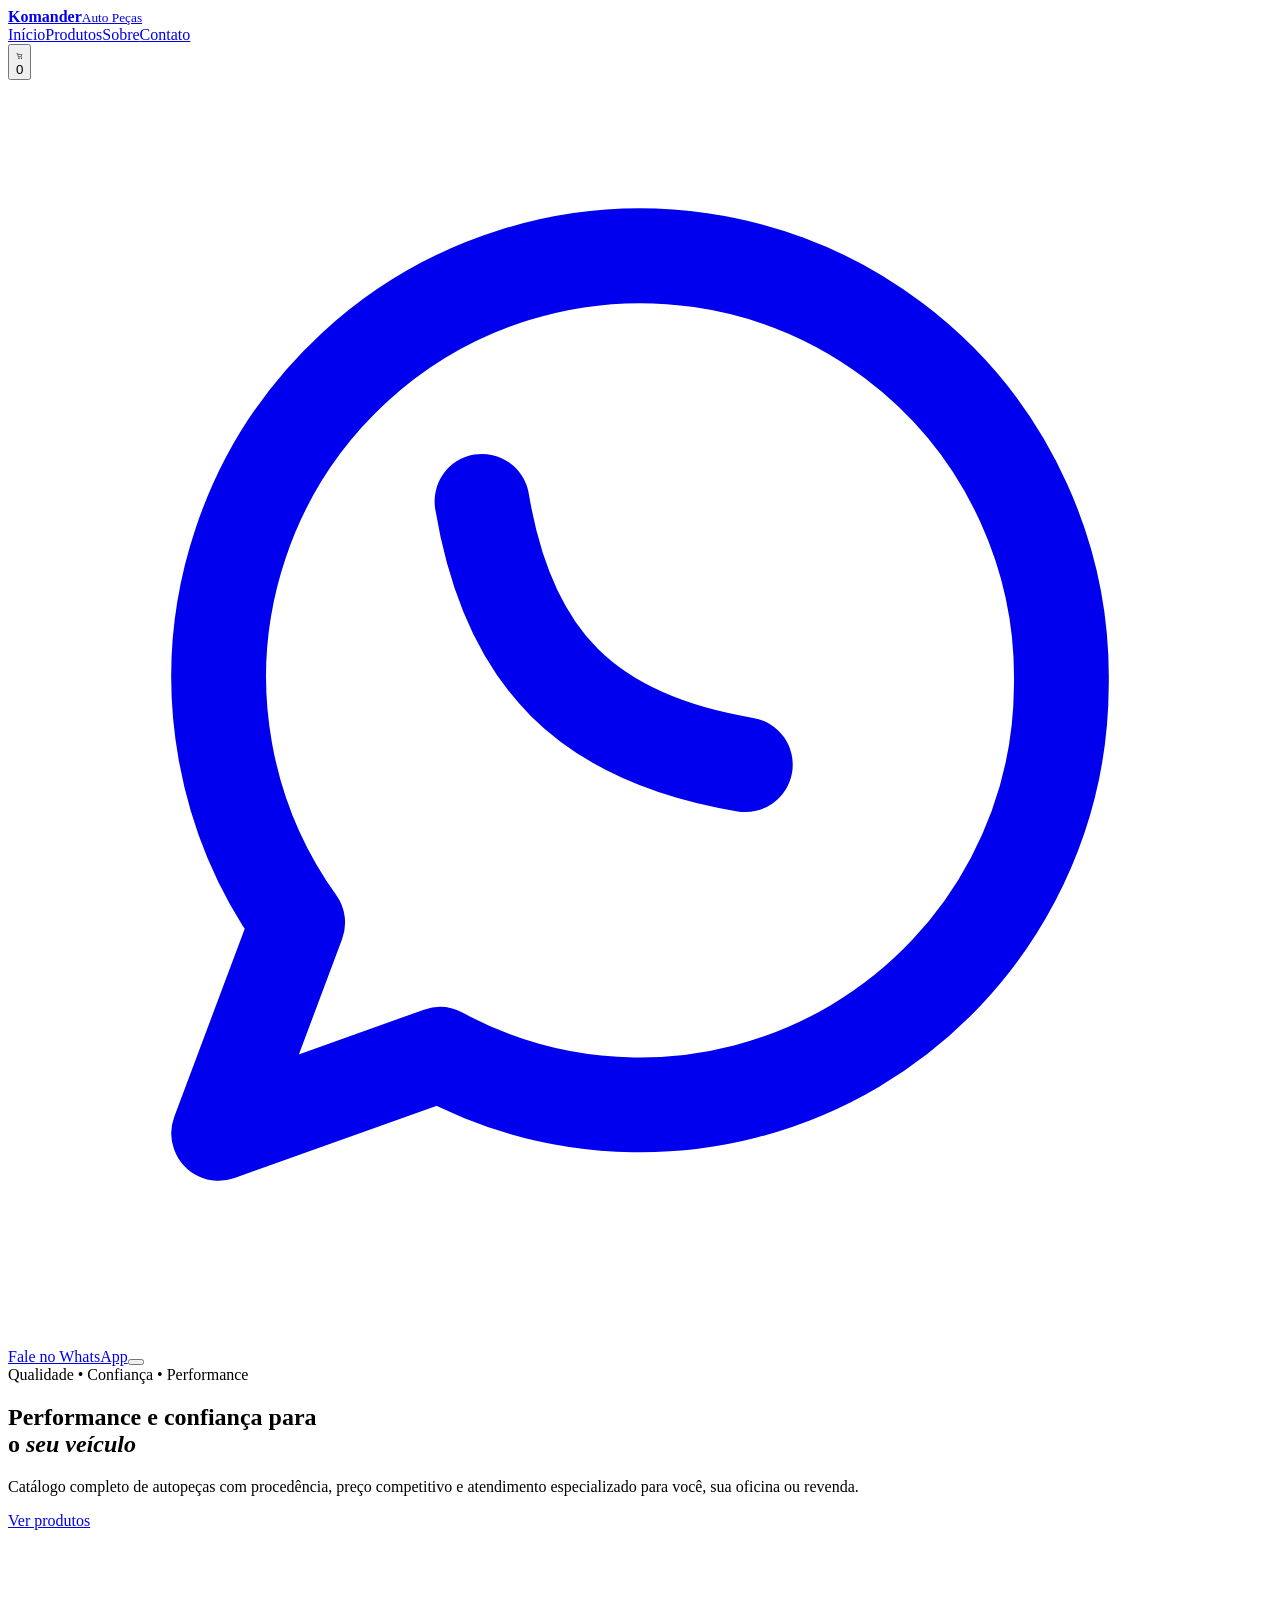
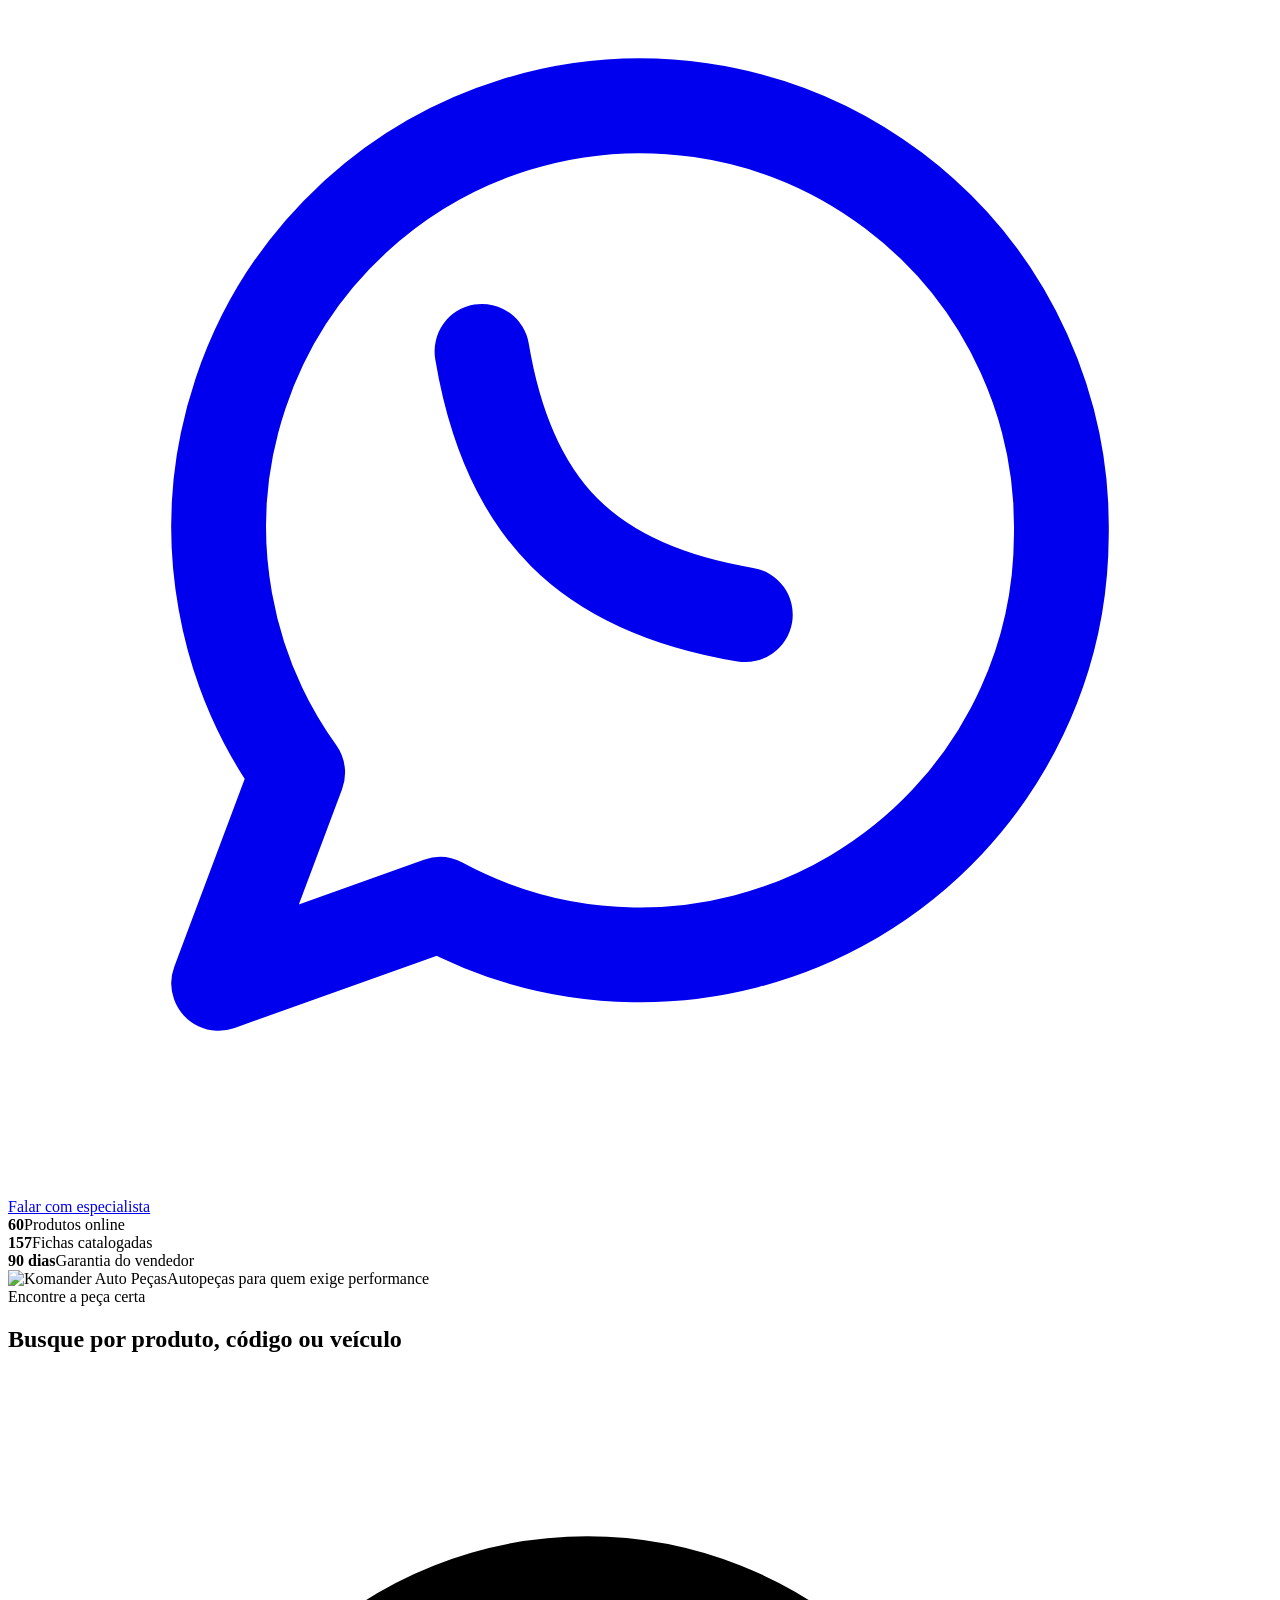
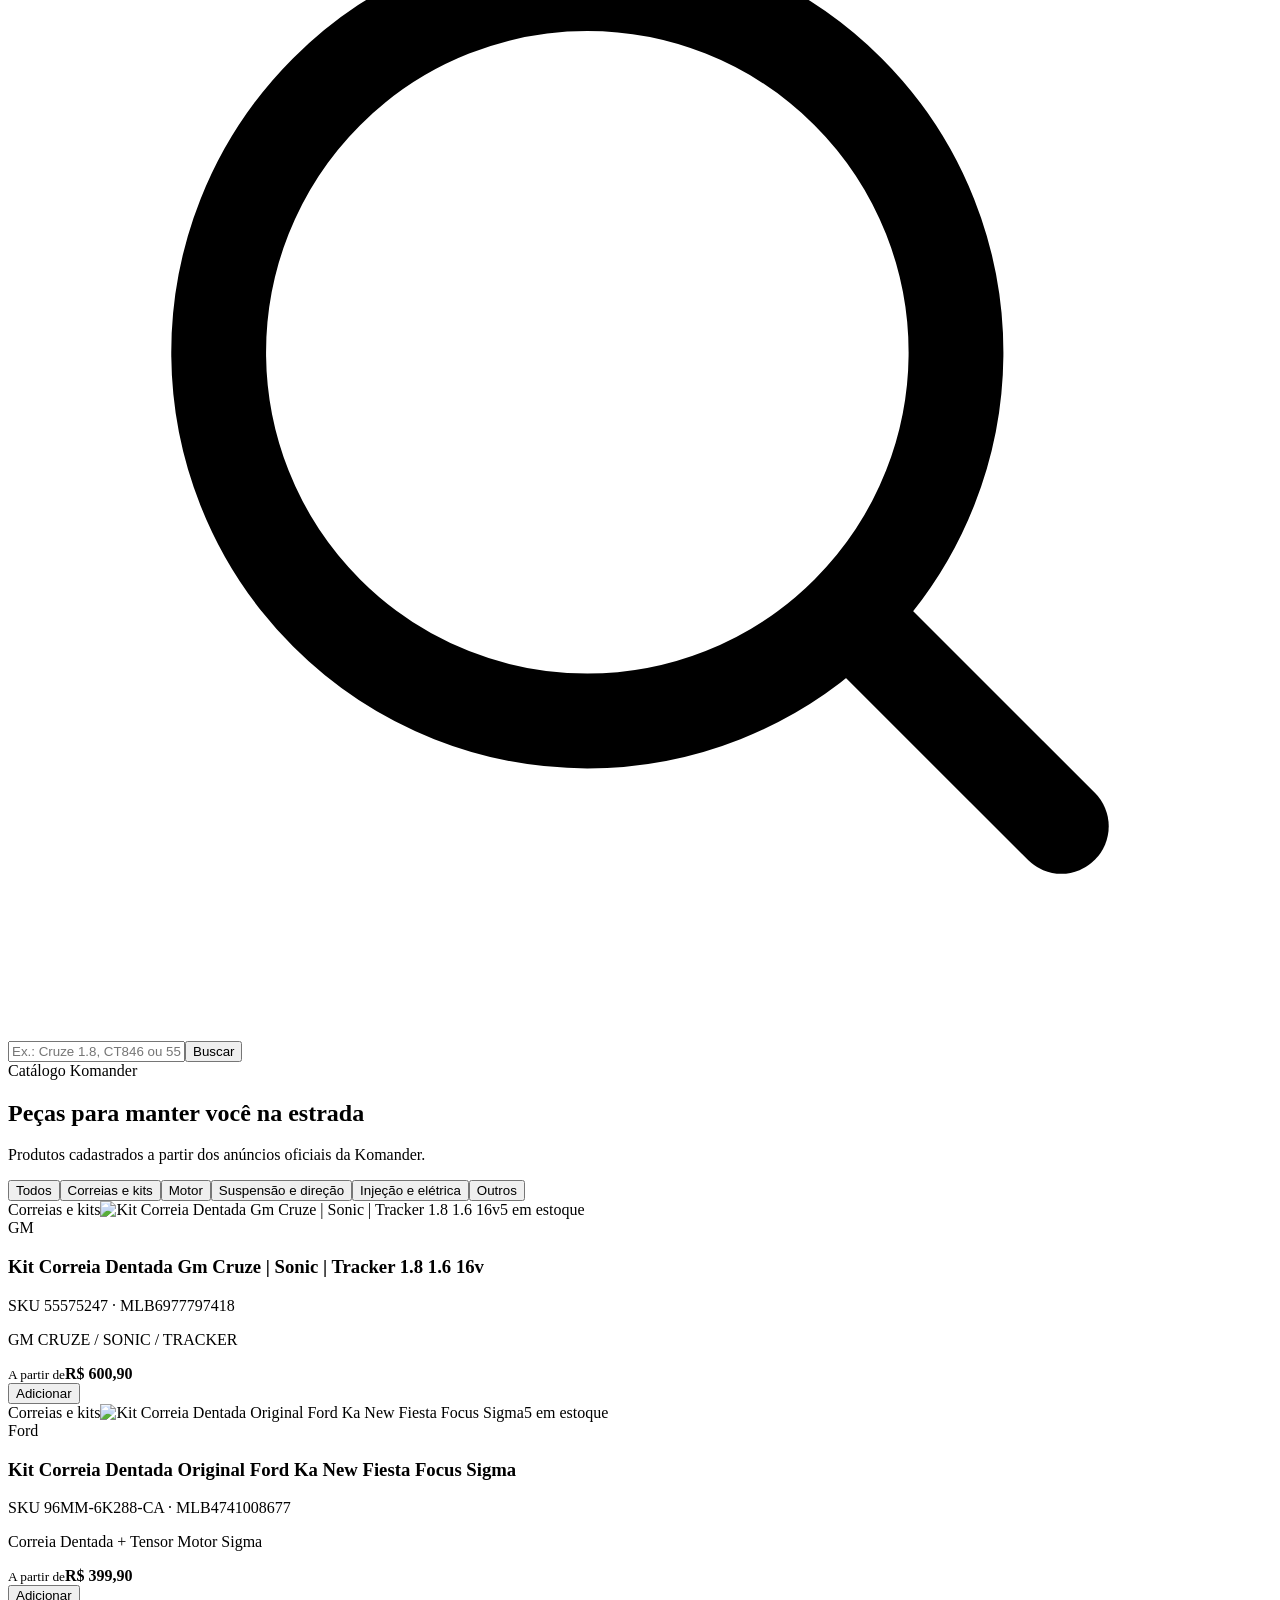
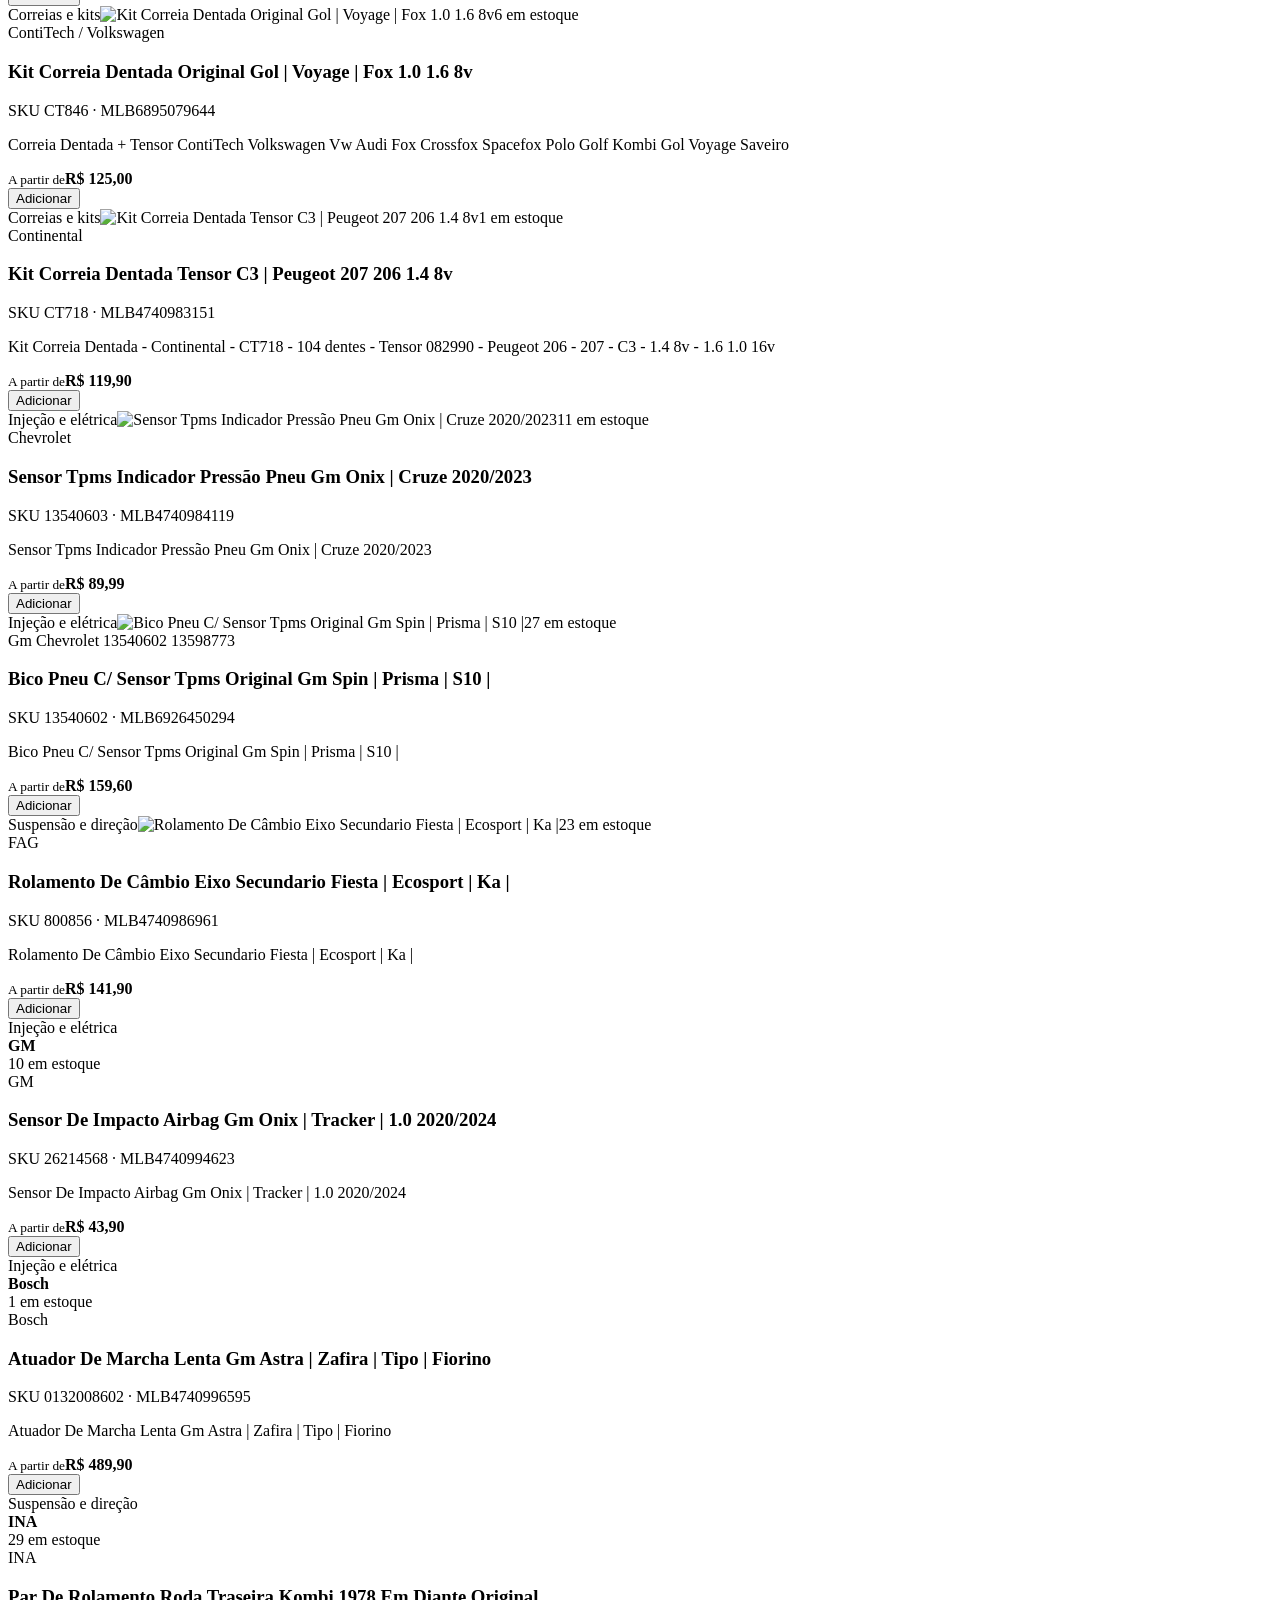
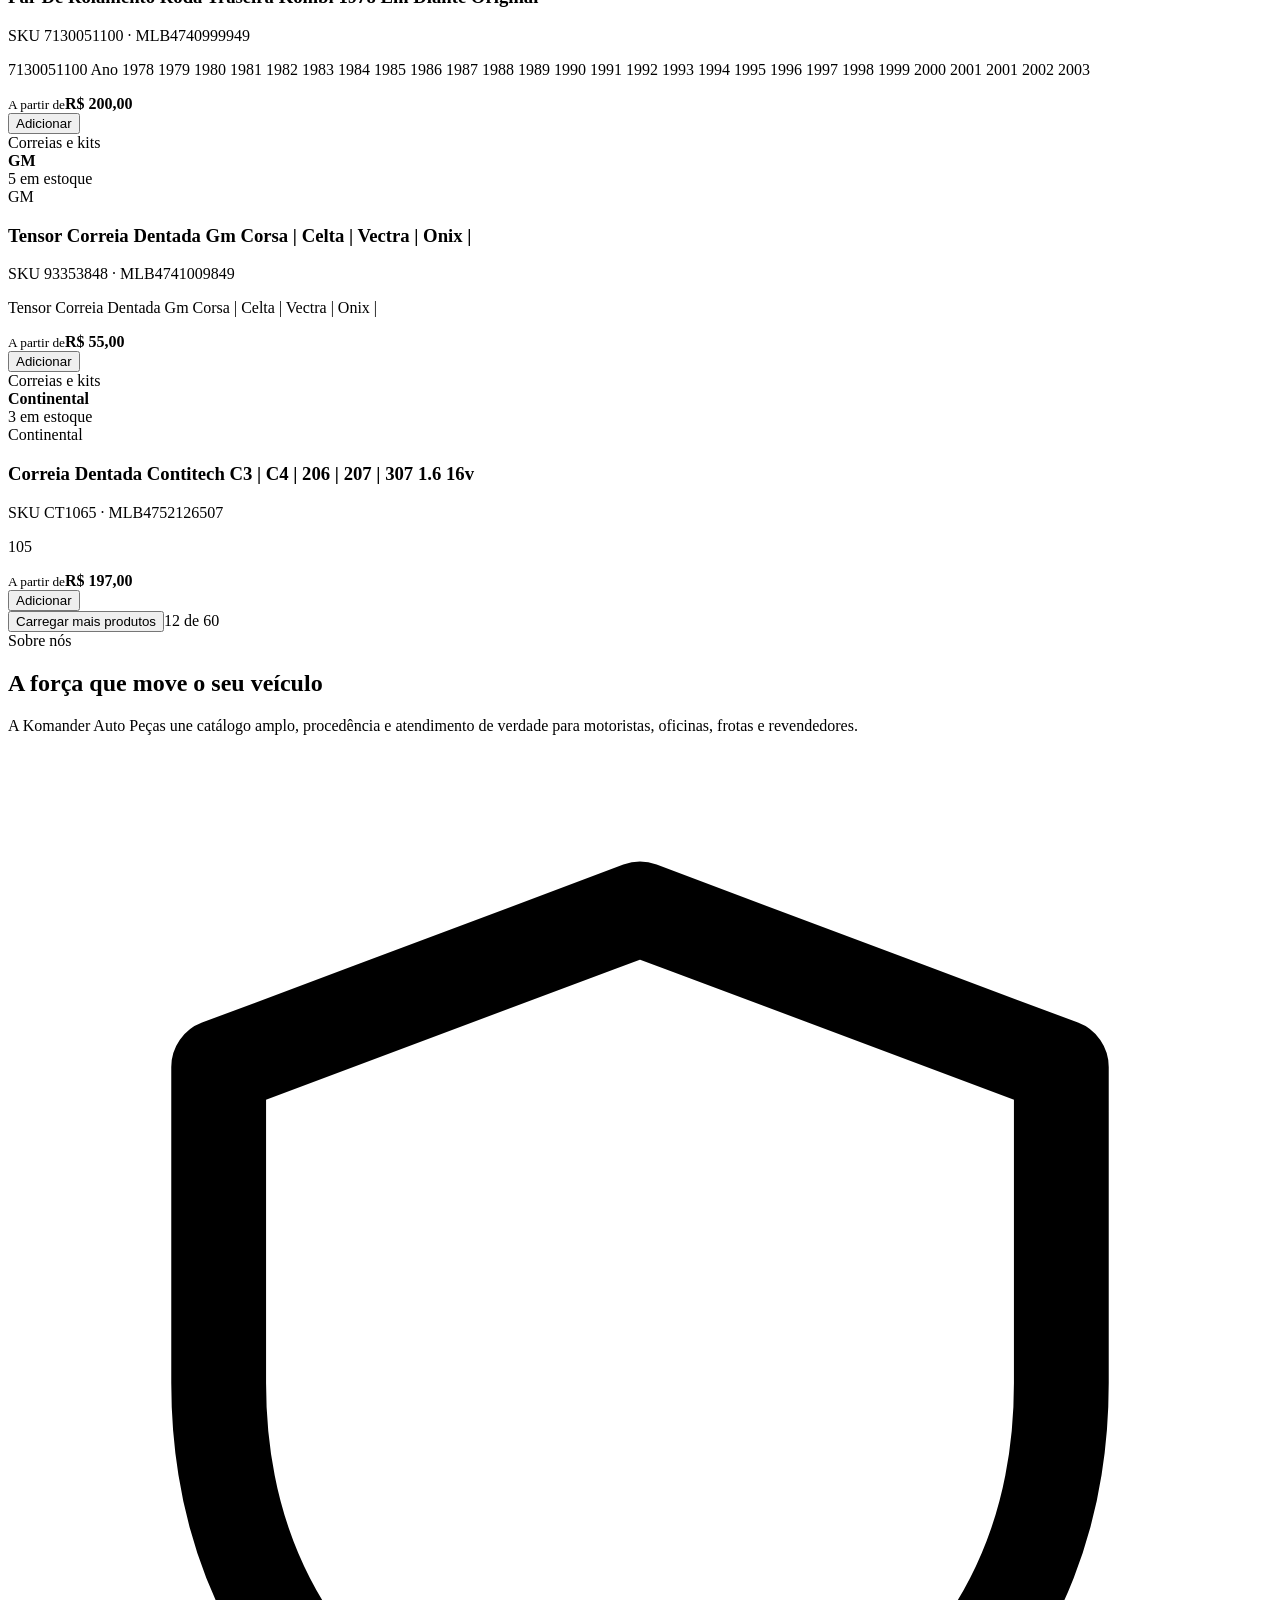
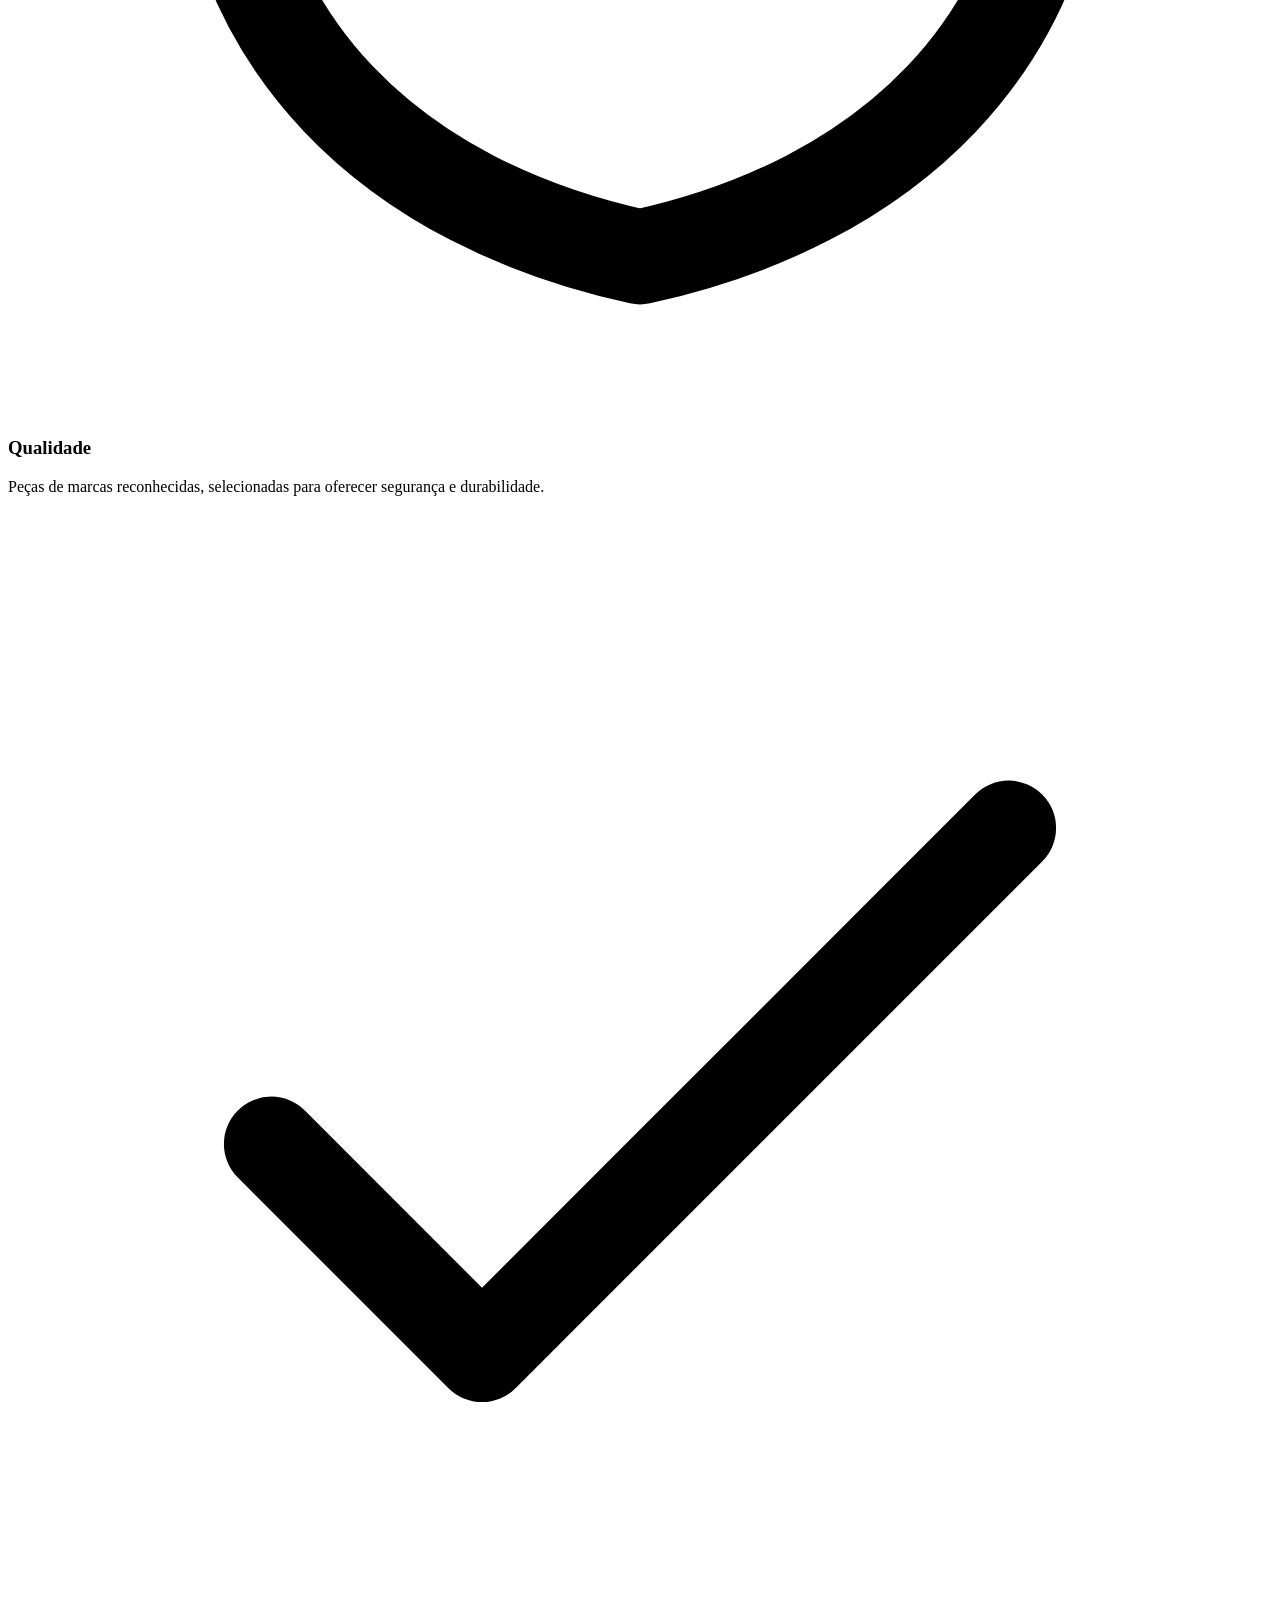
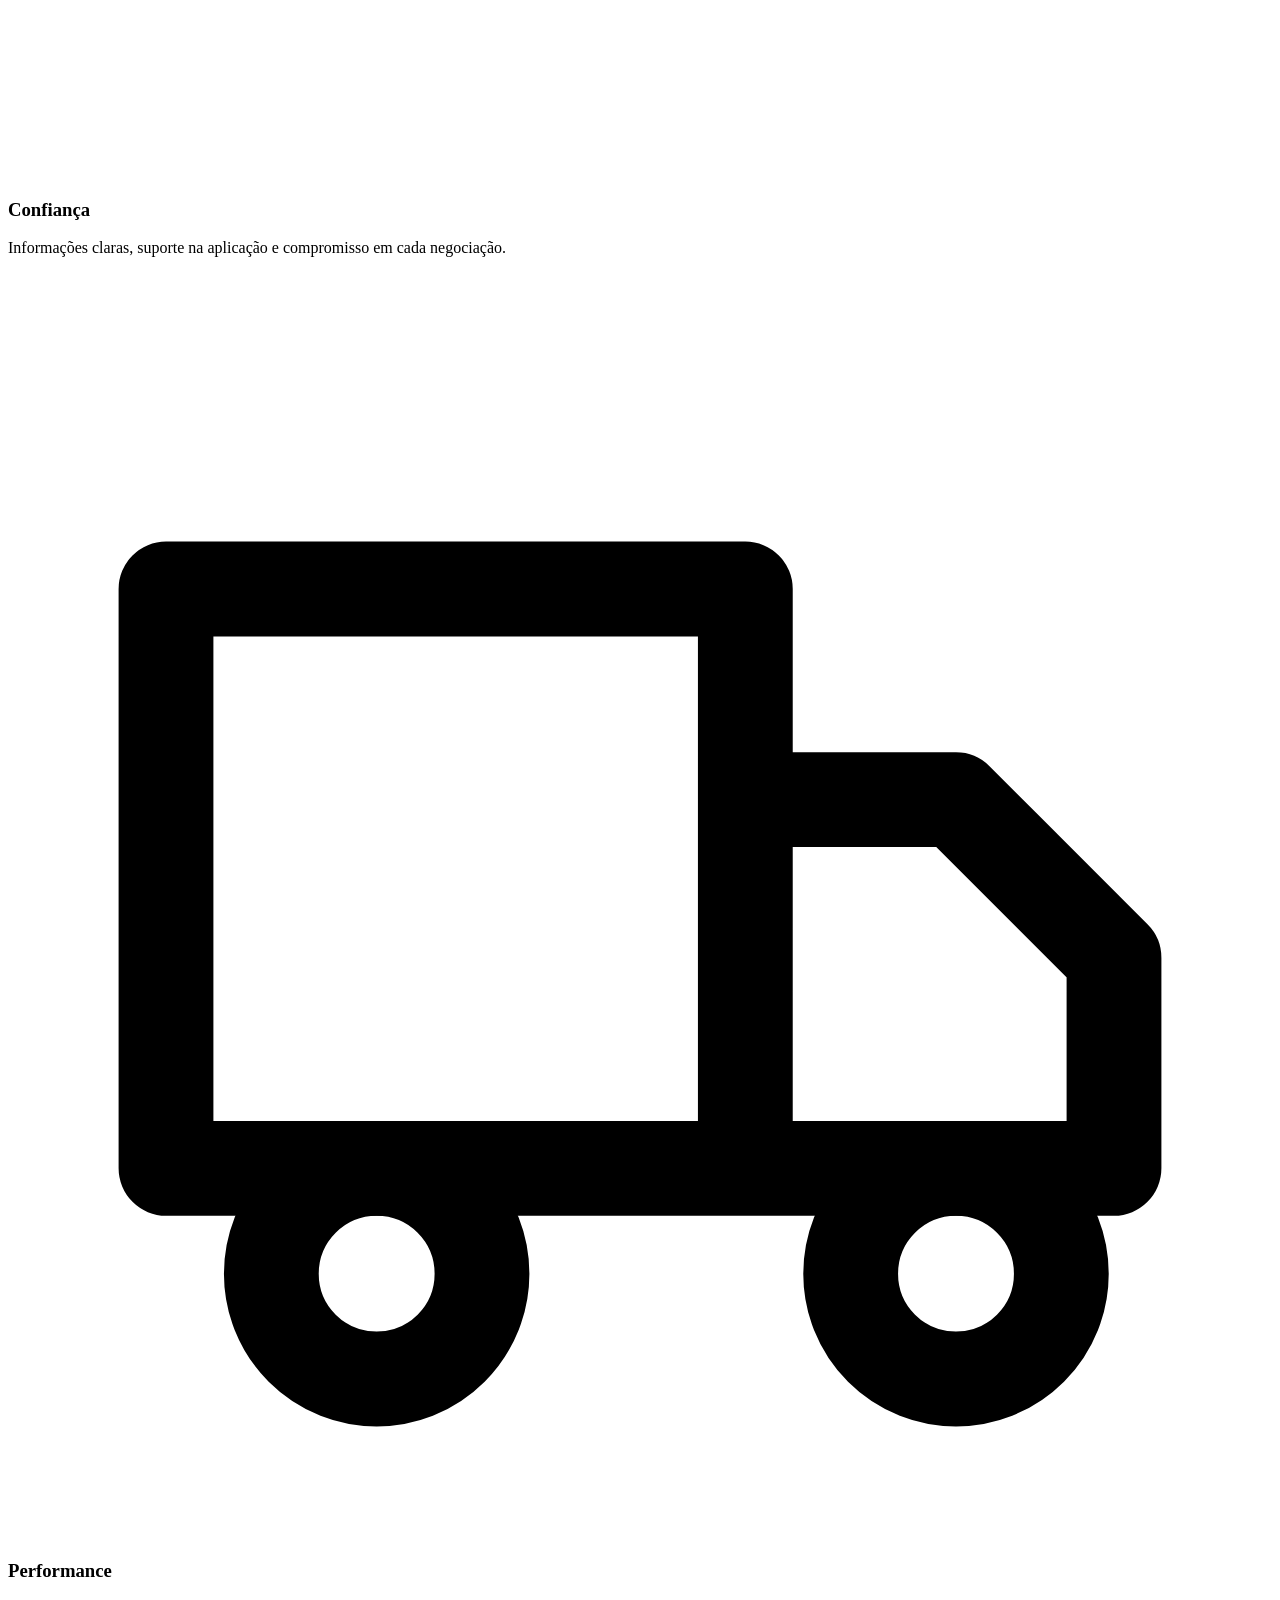
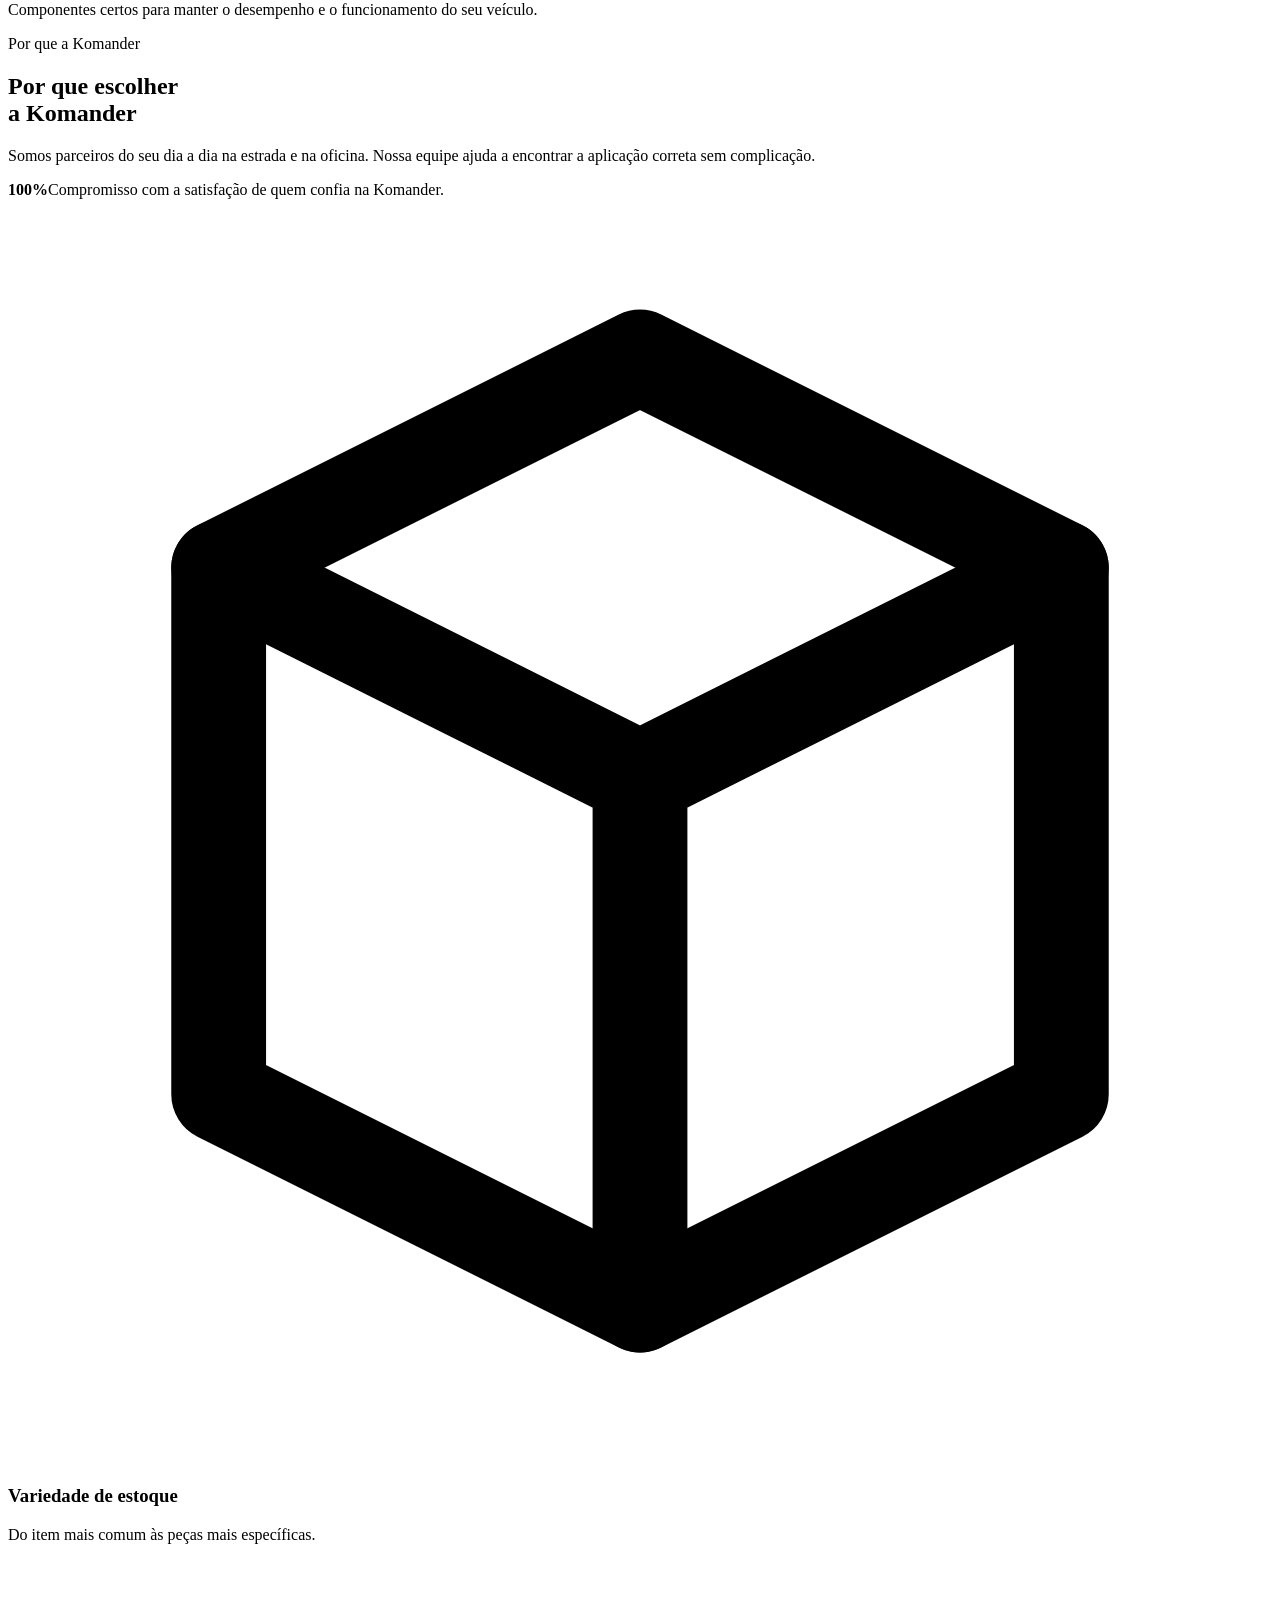
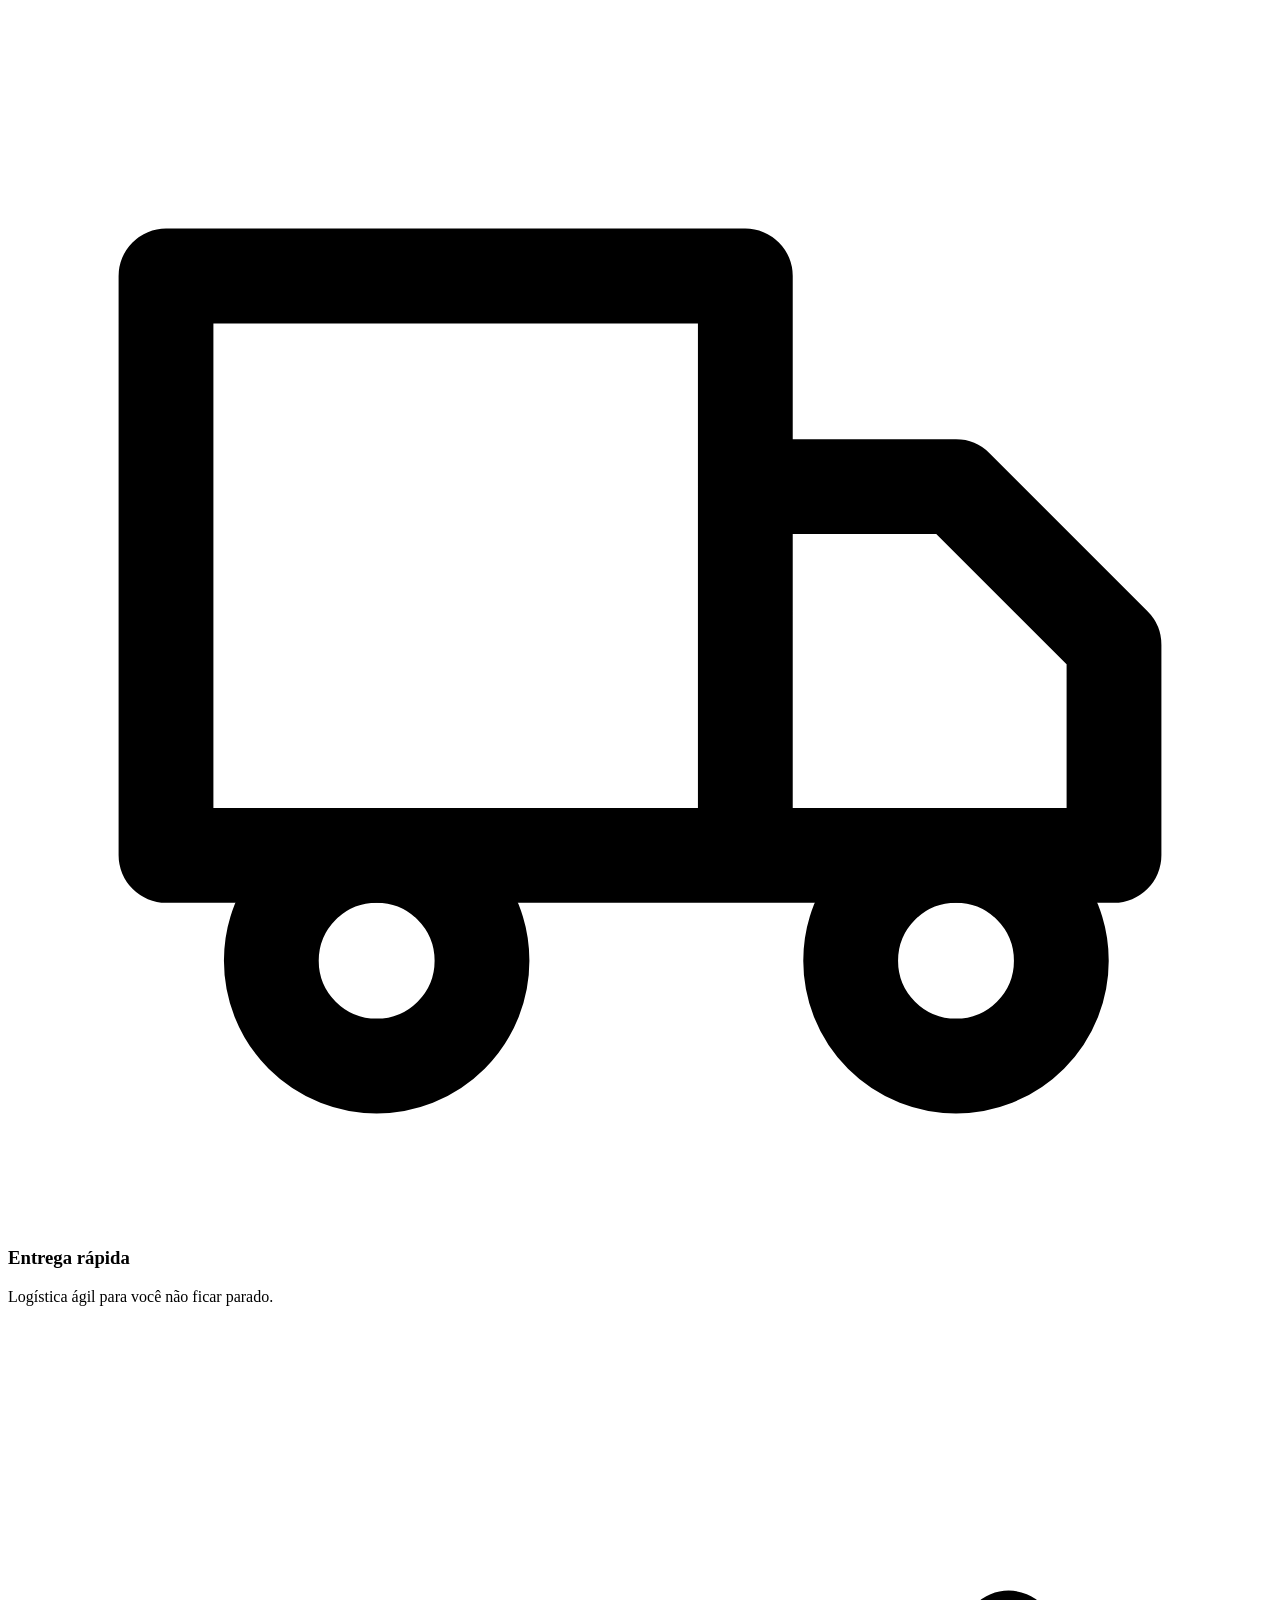
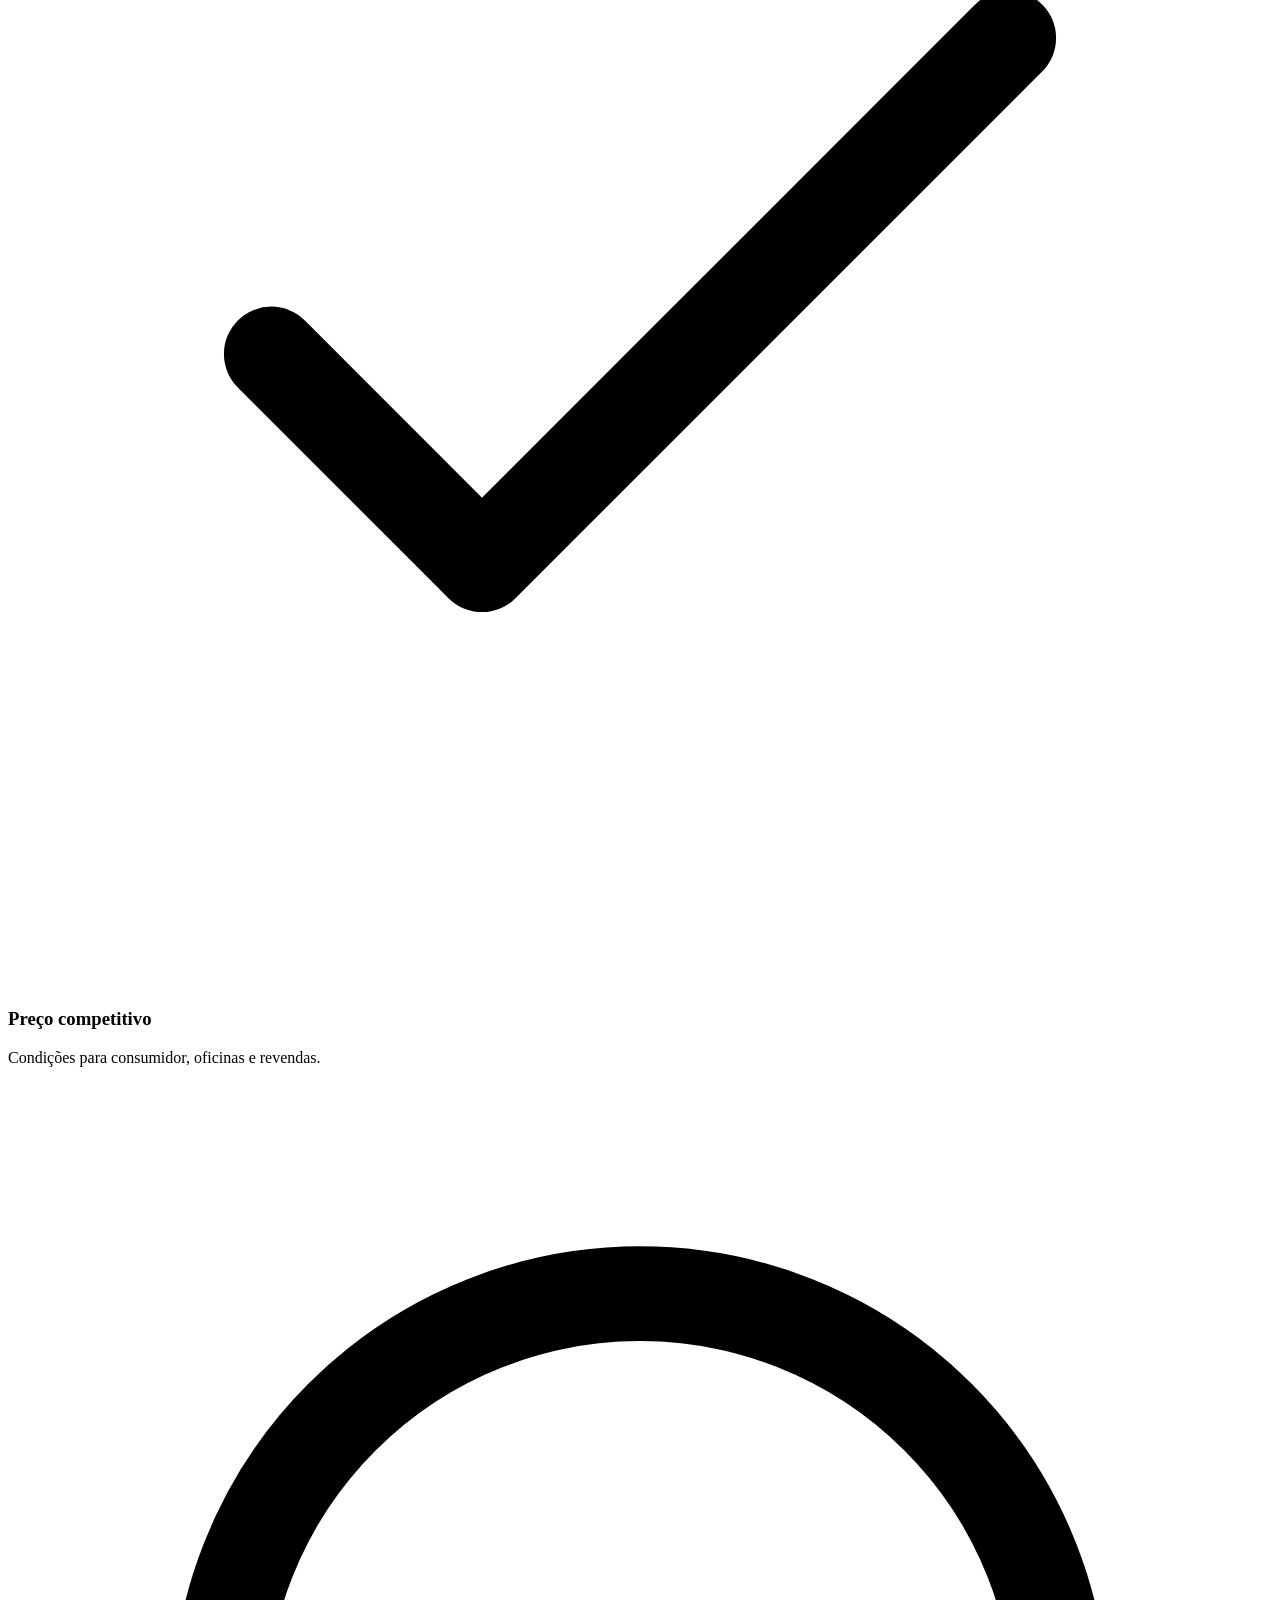
==== komander-site-vercel (1)/komander-vercel/index.html @ e0a8e20d "Add files via upload" ====
<!DOCTYPE html><html lang="pt-BR"><head><meta charSet="utf-8"/><meta name="viewport" content="width=device-width, initial-scale=1"/><link rel="preload" as="image" href="/komander-logo.jpeg"/><link rel="preload" as="image" href="/catalog/mlb6977797418.png"/><link rel="preload" as="image" href="/catalog/mlb4741008677.png"/><link rel="preload" as="image" href="/catalog/mlb6895079644.png"/><link rel="preload" as="image" href="/catalog/mlb4740983151.png"/><link rel="preload" as="image" href="/catalog/mlb4740984119.png"/><link rel="preload" as="image" href="/catalog/mlb6926450294.png"/><link rel="preload" as="image" href="/catalog/mlb4740986961.png"/><link rel="stylesheet" href="/assets/index-EkZFGGEZ.css" data-rsc-css-href="/assets/index-EkZFGGEZ.css" data-precedence="vite-rsc/importer-resources"/><link rel="modulepreload" href="/assets/layout-segment-context-C4tjbQJt.js" crossorigin=""/><link rel="modulepreload" href="/assets/rolldown-runtime-S-ySWqyJ.js" crossorigin=""/><link rel="modulepreload" href="/assets/index-CLsUQGct.js" crossorigin=""/><link rel="modulepreload" href="/assets/framework-CXnKph_e.js" crossorigin=""/><link rel="modulepreload" href="/assets/page-Bh1egPHb.js" crossorigin=""/><title>Komander Auto Peças | Qualidade, Confiança e Performance</title><meta name="description" content="Catálogo de autopeças para oficinas, revendedores e consumidores. Encontre a peça certa por código, veículo ou aplicação."/><link rel="shortcut icon" href="/komander-logo.jpeg"/><link rel="icon" href="/komander-logo.jpeg"/><meta name="codex-preview" content="development"/><script>self.__VINEXT_RSC_PARAMS__={}</script><script>self.__VINEXT_RSC_NAV__={"pathname":"/","searchParams":[]}</script><link rel="modulepreload" href="/assets/index-CLsUQGct.js" />
<link rel="preload" href="/assets/_vinext_fonts/geist-8ac0455e797f/geist-ff2310f5.woff2" as="font" type="font/woff2" crossorigin />
<link rel="preload" href="/assets/_vinext_fonts/geist-8ac0455e797f/geist-875ccdd4.woff2" as="font" type="font/woff2" crossorigin />
<link rel="preload" href="/assets/_vinext_fonts/geist-8ac0455e797f/geist-52306abf.woff2" as="font" type="font/woff2" crossorigin />
<link rel="preload" href="/assets/_vinext_fonts/geist-8ac0455e797f/geist-001175b1.woff2" as="font" type="font/woff2" crossorigin />
<link rel="preload" href="/assets/_vinext_fonts/geist-8ac0455e797f/geist-98bbbccb.woff2" as="font" type="font/woff2" crossorigin />
<link rel="preload" href="/assets/_vinext_fonts/geist-mono-00e989178794/geist-mono-f6b33328.woff2" as="font" type="font/woff2" crossorigin />
<link rel="preload" href="/assets/_vinext_fonts/geist-mono-00e989178794/geist-mono-44e03052.woff2" as="font" type="font/woff2" crossorigin />
<link rel="preload" href="/assets/_vinext_fonts/geist-mono-00e989178794/geist-mono-0638449e.woff2" as="font" type="font/woff2" crossorigin />
<link rel="preload" href="/assets/_vinext_fonts/geist-mono-00e989178794/geist-mono-971fb274.woff2" as="font" type="font/woff2" crossorigin />
<link rel="preload" href="/assets/_vinext_fonts/geist-mono-00e989178794/geist-mono-44745446.woff2" as="font" type="font/woff2" crossorigin />
<link rel="preload" href="/assets/_vinext_fonts/geist-mono-00e989178794/geist-mono-013b2f2f.woff2" as="font" type="font/woff2" crossorigin />
<style data-vinext-fonts>/* cyrillic-ext */
@font-face {
  font-family: 'Geist';
  font-style: normal;
  font-weight: 100 900;
  font-display: swap;
  src: url(/assets/_vinext_fonts/geist-8ac0455e797f/geist-ff2310f5.woff2) format('woff2');
  unicode-range: U+0460-052F, U+1C80-1C8A, U+20B4, U+2DE0-2DFF, U+A640-A69F, U+FE2E-FE2F;
}
/* cyrillic */
@font-face {
  font-family: 'Geist';
  font-style: normal;
  font-weight: 100 900;
  font-display: swap;
  src: url(/assets/_vinext_fonts/geist-8ac0455e797f/geist-875ccdd4.woff2) format('woff2');
  unicode-range: U+0301, U+0400-045F, U+0490-0491, U+04B0-04B1, U+2116;
}
/* vietnamese */
@font-face {
  font-family: 'Geist';
  font-style: normal;
  font-weight: 100 900;
  font-display: swap;
  src: url(/assets/_vinext_fonts/geist-8ac0455e797f/geist-52306abf.woff2) format('woff2');
  unicode-range: U+0102-0103, U+0110-0111, U+0128-0129, U+0168-0169, U+01A0-01A1, U+01AF-01B0, U+0300-0301, U+0303-0304, U+0308-0309, U+0323, U+0329, U+1EA0-1EF9, U+20AB;
}
/* latin-ext */
@font-face {
  font-family: 'Geist';
  font-style: normal;
  font-weight: 100 900;
  font-display: swap;
  src: url(/assets/_vinext_fonts/geist-8ac0455e797f/geist-001175b1.woff2) format('woff2');
  unicode-range: U+0100-02BA, U+02BD-02C5, U+02C7-02CC, U+02CE-02D7, U+02DD-02FF, U+0304, U+0308, U+0329, U+1D00-1DBF, U+1E00-1E9F, U+1EF2-1EFF, U+2020, U+20A0-20AB, U+20AD-20C0, U+2113, U+2C60-2C7F, U+A720-A7FF;
}
/* latin */
@font-face {
  font-family: 'Geist';
  font-style: normal;
  font-weight: 100 900;
  font-display: swap;
  src: url(/assets/_vinext_fonts/geist-8ac0455e797f/geist-98bbbccb.woff2) format('woff2');
  unicode-range: U+0000-00FF, U+0131, U+0152-0153, U+02BB-02BC, U+02C6, U+02DA, U+02DC, U+0304, U+0308, U+0329, U+2000-206F, U+20AC, U+2122, U+2191, U+2193, U+2212, U+2215, U+FEFF, U+FFFD;
}

.__font_geist_0tvmz3h { font-family: 'Geist', sans-serif; }

.__variable_geist_0tvmz3h { --font-geist-sans: 'Geist', sans-serif; }

/* cyrillic-ext */
@font-face {
  font-family: 'Geist Mono';
  font-style: normal;
  font-weight: 100 900;
  font-display: swap;
  src: url(/assets/_vinext_fonts/geist-mono-00e989178794/geist-mono-f6b33328.woff2) format('woff2');
  unicode-range: U+0460-052F, U+1C80-1C8A, U+20B4, U+2DE0-2DFF, U+A640-A69F, U+FE2E-FE2F;
}
/* cyrillic */
@font-face {
  font-family: 'Geist Mono';
  font-style: normal;
  font-weight: 100 900;
  font-display: swap;
  src: url(/assets/_vinext_fonts/geist-mono-00e989178794/geist-mono-44e03052.woff2) format('woff2');
  unicode-range: U+0301, U+0400-045F, U+0490-0491, U+04B0-04B1, U+2116;
}
/* symbols2 */
@font-face {
  font-family: 'Geist Mono';
  font-style: normal;
  font-weight: 100 900;
  font-display: swap;
  src: url(/assets/_vinext_fonts/geist-mono-00e989178794/geist-mono-0638449e.woff2) format('woff2');
  unicode-range: U+2000-2001, U+2004-2008, U+200A, U+23B8-23BD, U+2500-259F;
}
/* vietnamese */
@font-face {
  font-family: 'Geist Mono';
  font-style: normal;
  font-weight: 100 900;
  font-display: swap;
  src: url(/assets/_vinext_fonts/geist-mono-00e989178794/geist-mono-971fb274.woff2) format('woff2');
  unicode-range: U+0102-0103, U+0110-0111, U+0128-0129, U+0168-0169, U+01A0-01A1, U+01AF-01B0, U+0300-0301, U+0303-0304, U+0308-0309, U+0323, U+0329, U+1EA0-1EF9, U+20AB;
}
/* latin-ext */
@font-face {
  font-family: 'Geist Mono';
  font-style: normal;
  font-weight: 100 900;
  font-display: swap;
  src: url(/assets/_vinext_fonts/geist-mono-00e989178794/geist-mono-44745446.woff2) format('woff2');
  unicode-range: U+0100-02BA, U+02BD-02C5, U+02C7-02CC, U+02CE-02D7, U+02DD-02FF, U+0304, U+0308, U+0329, U+1D00-1DBF, U+1E00-1E9F, U+1EF2-1EFF, U+2020, U+20A0-20AB, U+20AD-20C0, U+2113, U+2C60-2C7F, U+A720-A7FF;
}
/* latin */
@font-face {
  font-family: 'Geist Mono';
  font-style: normal;
  font-weight: 100 900;
  font-display: swap;
  src: url(/assets/_vinext_fonts/geist-mono-00e989178794/geist-mono-013b2f2f.woff2) format('woff2');
  unicode-range: U+0000-00FF, U+0131, U+0152-0153, U+02BB-02BC, U+02C6, U+02DA, U+02DC, U+0304, U+0308, U+0329, U+2000-206F, U+20AC, U+2122, U+2191, U+2193, U+2212, U+2215, U+FEFF, U+FFFD;
}

.__font_geist_mono_1diim1n { font-family: 'Geist Mono', sans-serif; }

.__variable_geist_mono_1diim1n { --font-geist-mono: 'Geist Mono', sans-serif; }
</style>
</head><body class="__variable_geist_0tvmz3h __variable_geist_mono_1diim1n antialiased"><main><header class="site-header"><div class="shell header-inner"><a class="brand" href="#inicio" aria-label="Komander Auto Peças"><img src="/komander-logo.jpeg" alt=""/><span><b>Komander</b><small>Auto Peças</small></span></a><nav class="main-nav" aria-label="Navegação principal"><a href="#inicio">Início</a><a href="#produtos">Produtos</a><a href="#sobre">Sobre</a><a href="#contato">Contato</a></nav><div class="header-actions"><button class="cart-button" aria-label="Abrir pedido com 0 itens"><svg aria-hidden="true" viewBox="0 0 24 24" fill="none" stroke="currentColor" stroke-width="1.8" stroke-linecap="round" stroke-linejoin="round"><path d="M3 4h2l2 11h10l2-7H7"></path><circle cx="9" cy="20" r="1"></circle><circle cx="17" cy="20" r="1"></circle></svg><span>0</span></button><a class="red-button desktop-whatsapp" href="https://wa.me/?text=Ol%C3%A1%2C%20Komander!%20Preciso%20de%20ajuda%20para%20encontrar%20uma%20autope%C3%A7a." target="_blank" rel="noreferrer"><svg aria-hidden="true" viewBox="0 0 24 24" fill="none" stroke="currentColor" stroke-width="1.8" stroke-linecap="round" stroke-linejoin="round"><path d="M20 11.5a8 8 0 0 1-11.8 7L4 20l1.5-4A8 8 0 1 1 20 11.5Z"></path><path d="M9 8c.5 3 2 4.5 5 5"></path></svg> Fale no WhatsApp</a><button class="menu-button" aria-label="Abrir menu"><i></i><i></i><i></i></button></div></div></header><section class="hero" id="inicio"><div class="hero-lines"></div><div class="hero-glow"></div><div class="shell hero-layout"><div class="hero-copy"><span class="eyebrow">Qualidade • Confiança • Performance</span><h1>Performance e confiança para<br/>o <em>seu veículo</em></h1><p>Catálogo completo de autopeças com procedência, preço competitivo e atendimento especializado para você, sua oficina ou revenda.</p><div class="hero-actions"><a class="red-button" href="#produtos">Ver produtos</a><a class="ghost-button" href="https://wa.me/?text=Ol%C3%A1%2C%20Komander!%20Preciso%20de%20ajuda%20para%20encontrar%20uma%20autope%C3%A7a." target="_blank" rel="noreferrer"><svg aria-hidden="true" viewBox="0 0 24 24" fill="none" stroke="currentColor" stroke-width="1.8" stroke-linecap="round" stroke-linejoin="round"><path d="M20 11.5a8 8 0 0 1-11.8 7L4 20l1.5-4A8 8 0 1 1 20 11.5Z"></path><path d="M9 8c.5 3 2 4.5 5 5"></path></svg> Falar com especialista</a></div><div class="hero-stats"><div><b>60</b><span>Produtos online</span></div><div><b>157</b><span>Fichas catalogadas</span></div><div><b>90 dias</b><span>Garantia do vendedor</span></div></div></div><div class="hero-mark"><div class="mark-orbit"></div><img src="/komander-logo.jpeg" alt="Komander Auto Peças"/><span>Autopeças para quem exige performance</span></div></div></section><section class="quick-search"><div class="shell search-layout reveal"><div><span class="section-kicker">Encontre a peça certa</span><h2>Busque por produto, código ou veículo</h2></div><form><svg aria-hidden="true" viewBox="0 0 24 24" fill="none" stroke="currentColor" stroke-width="1.8" stroke-linecap="round" stroke-linejoin="round"><circle cx="11" cy="11" r="7"></circle><path d="m20 20-4-4"></path></svg><input placeholder="Ex.: Cruze 1.8, CT846 ou 55575247" aria-label="Buscar produto" value=""/><button>Buscar</button></form></div></section><section class="catalog" id="produtos"><div class="shell section-space"><div class="section-title reveal"><span class="section-kicker">Catálogo Komander</span><h2>Peças para manter você na estrada</h2><p>Produtos cadastrados a partir dos anúncios oficiais da Komander.</p></div><div class="filters reveal"><button class="active">Todos</button><button class="">Correias e kits</button><button class="">Motor</button><button class="">Suspensão e direção</button><button class="">Injeção e elétrica</button><button class="">Outros</button></div><div class="product-grid"><article class="product-card reveal" style="transition-delay:0ms"><div class="product-media"><span class="category-tag">Correias e kits</span><img src="/catalog/mlb6977797418.png" alt="Kit Correia Dentada Gm Cruze | Sonic | Tracker 1.8 1.6 16v"/><span class="stock in-stock">5 em estoque</span></div><div class="product-body"><span class="product-brand">GM</span><h3>Kit Correia Dentada Gm Cruze | Sonic | Tracker 1.8 1.6 16v</h3><p class="product-code">SKU <!-- -->55575247<!-- --> · <!-- -->MLB6977797418</p><p class="application">GM CRUZE / SONIC / TRACKER</p><div class="product-buy"><div><small>A partir de</small><b>R$ 600,90</b></div><button>Adicionar</button></div></div></article><article class="product-card reveal" style="transition-delay:55ms"><div class="product-media"><span class="category-tag">Correias e kits</span><img src="/catalog/mlb4741008677.png" alt="Kit Correia Dentada Original Ford Ka New Fiesta Focus Sigma"/><span class="stock in-stock">5 em estoque</span></div><div class="product-body"><span class="product-brand">Ford</span><h3>Kit Correia Dentada Original Ford Ka New Fiesta Focus Sigma</h3><p class="product-code">SKU <!-- -->96MM-6K288-CA<!-- --> · <!-- -->MLB4741008677</p><p class="application">Correia Dentada + Tensor Motor Sigma</p><div class="product-buy"><div><small>A partir de</small><b>R$ 399,90</b></div><button>Adicionar</button></div></div></article><article class="product-card reveal" style="transition-delay:110ms"><div class="product-media"><span class="category-tag">Correias e kits</span><img src="/catalog/mlb6895079644.png" alt="Kit Correia Dentada Original Gol | Voyage | Fox 1.0 1.6 8v"/><span class="stock in-stock">6 em estoque</span></div><div class="product-body"><span class="product-brand">ContiTech / Volkswagen</span><h3>Kit Correia Dentada Original Gol | Voyage | Fox 1.0 1.6 8v</h3><p class="product-code">SKU <!-- -->CT846<!-- --> · <!-- -->MLB6895079644</p><p class="application">Correia Dentada + Tensor ContiTech Volkswagen Vw Audi Fox Crossfox Spacefox Polo Golf Kombi Gol Voyage Saveiro</p><div class="product-buy"><div><small>A partir de</small><b>R$ 125,00</b></div><button>Adicionar</button></div></div></article><article class="product-card reveal" style="transition-delay:165ms"><div class="product-media"><span class="category-tag">Correias e kits</span><img src="/catalog/mlb4740983151.png" alt="Kit Correia Dentada Tensor C3 | Peugeot 207 206 1.4 8v"/><span class="stock in-stock">1 em estoque</span></div><div class="product-body"><span class="product-brand">Continental</span><h3>Kit Correia Dentada Tensor C3 | Peugeot 207 206 1.4 8v</h3><p class="product-code">SKU <!-- -->CT718<!-- --> · <!-- -->MLB4740983151</p><p class="application">Kit Correia Dentada - Continental - CT718 - 104 dentes - Tensor 082990 - Peugeot 206 - 207 - C3 - 1.4 8v - 1.6 1.0 16v</p><div class="product-buy"><div><small>A partir de</small><b>R$ 119,90</b></div><button>Adicionar</button></div></div></article><article class="product-card reveal" style="transition-delay:220ms"><div class="product-media"><span class="category-tag">Injeção e elétrica</span><img src="/catalog/mlb4740984119.png" alt="Sensor Tpms Indicador Pressão Pneu Gm Onix | Cruze 2020/2023"/><span class="stock in-stock">11 em estoque</span></div><div class="product-body"><span class="product-brand">Chevrolet</span><h3>Sensor Tpms Indicador Pressão Pneu Gm Onix | Cruze 2020/2023</h3><p class="product-code">SKU <!-- -->13540603<!-- --> · <!-- -->MLB4740984119</p><p class="application">Sensor Tpms Indicador Pressão Pneu Gm Onix | Cruze 2020/2023</p><div class="product-buy"><div><small>A partir de</small><b>R$ 89,99</b></div><button>Adicionar</button></div></div></article><article class="product-card reveal" style="transition-delay:275ms"><div class="product-media"><span class="category-tag">Injeção e elétrica</span><img src="/catalog/mlb6926450294.png" alt="Bico Pneu C/ Sensor Tpms Original Gm Spin | Prisma | S10 |"/><span class="stock in-stock">27 em estoque</span></div><div class="product-body"><span class="product-brand">Gm Chevrolet 13540602 13598773</span><h3>Bico Pneu C/ Sensor Tpms Original Gm Spin | Prisma | S10 |</h3><p class="product-code">SKU <!-- -->13540602<!-- --> · <!-- -->MLB6926450294</p><p class="application">Bico Pneu C/ Sensor Tpms Original Gm Spin | Prisma | S10 |</p><div class="product-buy"><div><small>A partir de</small><b>R$ 159,60</b></div><button>Adicionar</button></div></div></article><article class="product-card reveal" style="transition-delay:0ms"><div class="product-media"><span class="category-tag">Suspensão e direção</span><img src="/catalog/mlb4740986961.png" alt="Rolamento De Câmbio Eixo Secundario Fiesta | Ecosport | Ka |"/><span class="stock in-stock">23 em estoque</span></div><div class="product-body"><span class="product-brand">FAG</span><h3>Rolamento De Câmbio Eixo Secundario Fiesta | Ecosport | Ka |</h3><p class="product-code">SKU <!-- -->800856<!-- --> · <!-- -->MLB4740986961</p><p class="application">Rolamento De Câmbio Eixo Secundario Fiesta | Ecosport | Ka |</p><div class="product-buy"><div><small>A partir de</small><b>R$ 141,90</b></div><button>Adicionar</button></div></div></article><article class="product-card reveal" style="transition-delay:55ms"><div class="product-media"><span class="category-tag">Injeção e elétrica</span><div class="part-placeholder"><i></i><b>GM</b></div><span class="stock in-stock">10 em estoque</span></div><div class="product-body"><span class="product-brand">GM</span><h3>Sensor De Impacto Airbag Gm Onix | Tracker | 1.0 2020/2024</h3><p class="product-code">SKU <!-- -->26214568<!-- --> · <!-- -->MLB4740994623</p><p class="application">Sensor De Impacto Airbag Gm Onix | Tracker | 1.0 2020/2024</p><div class="product-buy"><div><small>A partir de</small><b>R$ 43,90</b></div><button>Adicionar</button></div></div></article><article class="product-card reveal" style="transition-delay:110ms"><div class="product-media"><span class="category-tag">Injeção e elétrica</span><div class="part-placeholder"><i></i><b>Bosch</b></div><span class="stock in-stock">1 em estoque</span></div><div class="product-body"><span class="product-brand">Bosch</span><h3>Atuador De Marcha Lenta Gm Astra | Zafira | Tipo | Fiorino</h3><p class="product-code">SKU <!-- -->0132008602<!-- --> · <!-- -->MLB4740996595</p><p class="application">Atuador De Marcha Lenta Gm Astra | Zafira | Tipo | Fiorino</p><div class="product-buy"><div><small>A partir de</small><b>R$ 489,90</b></div><button>Adicionar</button></div></div></article><article class="product-card reveal" style="transition-delay:165ms"><div class="product-media"><span class="category-tag">Suspensão e direção</span><div class="part-placeholder"><i></i><b>INA</b></div><span class="stock in-stock">29 em estoque</span></div><div class="product-body"><span class="product-brand">INA</span><h3>Par De Rolamento Roda Traseira Kombi 1978 Em Diante Original</h3><p class="product-code">SKU <!-- -->7130051100<!-- --> · <!-- -->MLB4740999949</p><p class="application">7130051100 Ano 1978 1979 1980 1981 1982 1983 1984 1985 1986 1987 1988 1989 1990 1991 1992 1993 1994 1995 1996 1997 1998 1999 2000 2001 2001 2002 2003 </p><div class="product-buy"><div><small>A partir de</small><b>R$ 200,00</b></div><button>Adicionar</button></div></div></article><article class="product-card reveal" style="transition-delay:220ms"><div class="product-media"><span class="category-tag">Correias e kits</span><div class="part-placeholder"><i></i><b>GM</b></div><span class="stock in-stock">5 em estoque</span></div><div class="product-body"><span class="product-brand">GM</span><h3>Tensor Correia Dentada Gm Corsa | Celta | Vectra | Onix |</h3><p class="product-code">SKU <!-- -->93353848<!-- --> · <!-- -->MLB4741009849</p><p class="application">Tensor Correia Dentada Gm Corsa | Celta | Vectra | Onix |</p><div class="product-buy"><div><small>A partir de</small><b>R$ 55,00</b></div><button>Adicionar</button></div></div></article><article class="product-card reveal" style="transition-delay:275ms"><div class="product-media"><span class="category-tag">Correias e kits</span><div class="part-placeholder"><i></i><b>Continental</b></div><span class="stock in-stock">3 em estoque</span></div><div class="product-body"><span class="product-brand">Continental</span><h3>Correia Dentada Contitech C3 | C4 | 206 | 207 | 307 1.6 16v</h3><p class="product-code">SKU <!-- -->CT1065<!-- --> · <!-- -->MLB4752126507</p><p class="application">105</p><div class="product-buy"><div><small>A partir de</small><b>R$ 197,00</b></div><button>Adicionar</button></div></div></article></div><div class="load-more"><button>Carregar mais produtos</button><span>12<!-- --> de <!-- -->60</span></div></div></section><section class="about" id="sobre"><div class="shell section-space"><div class="section-title centered reveal"><span class="section-kicker">Sobre nós</span><h2>A força que move o seu veículo</h2><p>A Komander Auto Peças une catálogo amplo, procedência e atendimento de verdade para motoristas, oficinas, frotas e revendedores.</p></div><div class="value-grid"><div class="value-card reveal"><span><svg aria-hidden="true" viewBox="0 0 24 24" fill="none" stroke="currentColor" stroke-width="1.8" stroke-linecap="round" stroke-linejoin="round"><path d="M12 3 4 6v6c0 5 3.4 8 8 9 4.6-1 8-4 8-9V6l-8-3Z"></path></svg></span><h3>Qualidade</h3><p>Peças de marcas reconhecidas, selecionadas para oferecer segurança e durabilidade.</p></div><div class="value-card reveal"><span><svg aria-hidden="true" viewBox="0 0 24 24" fill="none" stroke="currentColor" stroke-width="1.8" stroke-linecap="round" stroke-linejoin="round"><path d="m5 12 4 4L19 6"></path></svg></span><h3>Confiança</h3><p>Informações claras, suporte na aplicação e compromisso em cada negociação.</p></div><div class="value-card reveal"><span><svg aria-hidden="true" viewBox="0 0 24 24" fill="none" stroke="currentColor" stroke-width="1.8" stroke-linecap="round" stroke-linejoin="round"><path d="M3 6h11v11H3zM14 10h4l3 3v4h-7z"></path><circle cx="7" cy="19" r="2"></circle><circle cx="18" cy="19" r="2"></circle></svg></span><h3>Performance</h3><p>Componentes certos para manter o desempenho e o funcionamento do seu veículo.</p></div></div></div></section><section class="why"><div class="shell why-layout section-space"><div class="why-copy reveal"><span class="section-kicker">Por que a Komander</span><h2>Por que escolher<br/>a Komander</h2><p>Somos parceiros do seu dia a dia na estrada e na oficina. Nossa equipe ajuda a encontrar a aplicação correta sem complicação.</p><div class="commitment"><b>100%</b><span>Compromisso com a satisfação de quem confia na Komander.</span></div></div><div class="benefit-grid"><div class="benefit-card reveal"><span><svg aria-hidden="true" viewBox="0 0 24 24" fill="none" stroke="currentColor" stroke-width="1.8" stroke-linecap="round" stroke-linejoin="round"><path d="m4 7 8-4 8 4v10l-8 4-8-4Z"></path><path d="m4 7 8 4 8-4M12 11v10"></path></svg></span><h3>Variedade de estoque</h3><p>Do item mais comum às peças mais específicas.</p></div><div class="benefit-card reveal"><span><svg aria-hidden="true" viewBox="0 0 24 24" fill="none" stroke="currentColor" stroke-width="1.8" stroke-linecap="round" stroke-linejoin="round"><path d="M3 6h11v11H3zM14 10h4l3 3v4h-7z"></path><circle cx="7" cy="19" r="2"></circle><circle cx="18" cy="19" r="2"></circle></svg></span><h3>Entrega rápida</h3><p>Logística ágil para você não ficar parado.</p></div><div class="benefit-card reveal"><span><svg aria-hidden="true" viewBox="0 0 24 24" fill="none" stroke="currentColor" stroke-width="1.8" stroke-linecap="round" stroke-linejoin="round"><path d="m5 12 4 4L19 6"></path></svg></span><h3>Preço competitivo</h3><p>Condições para consumidor, oficinas e revendas.</p></div><div class="benefit-card reveal"><span><svg aria-hidden="true" viewBox="0 0 24 24" fill="none" stroke="currentColor" stroke-width="1.8" stroke-linecap="round" stroke-linejoin="round"><path d="M4 13v-1a8 8 0 0 1 16 0v1"></path><path d="M4 13h3v6H5a1 1 0 0 1-1-1v-5ZM20 13h-3v6h2a1 1 0 0 0 1-1v-5Z"></path></svg></span><h3>Atendimento especializado</h3><p>Ajuda técnica para indicar a peça correta.</p></div></div></div></section><section class="contact" id="contato"><div class="shell section-space"><div class="section-title centered reveal"><span class="section-kicker">Vamos conversar</span><h2>Precisa de uma peça?<br/>Fale com a Komander</h2><p>Envie o modelo, ano e motorização do seu veículo. Respondemos com disponibilidade, preço e condições.</p></div><div class="contact-actions reveal"><a class="red-button" href="https://wa.me/?text=Ol%C3%A1%2C%20Komander!%20Preciso%20de%20ajuda%20para%20encontrar%20uma%20autope%C3%A7a." target="_blank" rel="noreferrer"><svg aria-hidden="true" viewBox="0 0 24 24" fill="none" stroke="currentColor" stroke-width="1.8" stroke-linecap="round" stroke-linejoin="round"><path d="M20 11.5a8 8 0 0 1-11.8 7L4 20l1.5-4A8 8 0 1 1 20 11.5Z"></path><path d="M9 8c.5 3 2 4.5 5 5"></path></svg> Fale no WhatsApp</a><a class="ghost-button" href="https://instagram.com/komanderdistribuidora" target="_blank" rel="noreferrer"><svg aria-hidden="true" viewBox="0 0 24 24" fill="none" stroke="currentColor" stroke-width="1.8" stroke-linecap="round" stroke-linejoin="round"><rect x="3" y="3" width="18" height="18" rx="5"></rect><circle cx="12" cy="12" r="4"></circle><circle cx="17.5" cy="6.5" r=".5" fill="currentColor"></circle></svg> @komanderdistribuidora</a></div><div class="location-card reveal"><div><span><svg aria-hidden="true" viewBox="0 0 24 24" fill="none" stroke="currentColor" stroke-width="1.8" stroke-linecap="round" stroke-linejoin="round"><path d="M20 10c0 5-8 11-8 11S4 15 4 10a8 8 0 1 1 16 0Z"></path><circle cx="12" cy="10" r="2"></circle></svg></span><div><b>Endereço</b><p>Av. Miguel Badra, 2740 — Cidade Miguel Badra, Suzano — SP, 08690-000</p></div></div><div><span><svg aria-hidden="true" viewBox="0 0 24 24" fill="none" stroke="currentColor" stroke-width="1.8" stroke-linecap="round" stroke-linejoin="round"><circle cx="12" cy="12" r="9"></circle><path d="M12 7v5l3 2"></path></svg></span><div><b>Horário de funcionamento</b><p>Segunda a sexta: 08h00–18h00<br/>Sábado: 08h00–13h00<br/>Domingos e feriados: fechado</p></div></div></div></div></section><footer><div class="shell footer-grid"><div class="footer-brand"><img src="/komander-logo.jpeg" alt="Komander Auto Peças"/><p>Qualidade, confiança e performance para o seu veículo.</p></div><div><b>Navegação</b><a href="#inicio">Início</a><a href="#produtos">Produtos</a><a href="#sobre">Sobre</a><a href="#contato">Contato</a></div><div><b>Contato</b><span>Suzano — SP</span><a href="https://wa.me/?text=Ol%C3%A1%2C%20Komander!%20Preciso%20de%20ajuda%20para%20encontrar%20uma%20autope%C3%A7a.">WhatsApp</a><a href="https://instagram.com/komanderdistribuidora">@komanderdistribuidora</a></div></div><div class="shell footer-bottom"><span>© 2026 Komander Auto Peças.</span><span>Qualidade • Confiança • Performance</span></div></footer><a class="floating-whatsapp" href="https://wa.me/?text=Ol%C3%A1%2C%20Komander!%20Preciso%20de%20ajuda%20para%20encontrar%20uma%20autope%C3%A7a." target="_blank" rel="noreferrer" aria-label="Falar no WhatsApp"><svg aria-hidden="true" viewBox="0 0 24 24" fill="none" stroke="currentColor" stroke-width="1.8" stroke-linecap="round" stroke-linejoin="round"><path d="M20 11.5a8 8 0 0 1-11.8 7L4 20l1.5-4A8 8 0 1 1 20 11.5Z"></path><path d="M9 8c.5 3 2 4.5 5 5"></path></svg></a></main><script id="_R_">import("/assets/index-CLsUQGct.js")</script><script>(function(){function c(){var b=a.contentDocument||a.contentWindow.document;if(b){var d=b.createElement('script');d.innerHTML="window.__CF$cv$params={r:'a1c0e23628b98ce1',t:'MTc4NDIwMzYxNQ=='};var a=document.createElement('script');a.src='/cdn-cgi/challenge-platform/scripts/jsd/main.js';document.getElementsByTagName('head')[0].appendChild(a);";b.getElementsByTagName('head')[0].appendChild(d)}}if(document.body){var a=document.createElement('iframe');a.height=1;a.width=1;a.style.position='absolute';a.style.top=0;a.style.left=0;a.style.border='none';a.style.visibility='hidden';document.body.appendChild(a);if('loading'!==document.readyState)c();else if(window.addEventListener)document.addEventListener('DOMContentLoaded',c);else{var e=document.onreadystatechange||function(){};document.onreadystatechange=function(b){e(b);'loading'!==document.readyState&&(document.onreadystatechange=e,c())}}}})();</script></body></html><script>self.__VINEXT_RSC_CHUNKS__=self.__VINEXT_RSC_CHUNKS__||[];self.__VINEXT_RSC_CHUNKS__.push("2:I[\"8c0f216c4604\",[],\"Children\",1]\n3:I[\"15c18cfaeeff\",[],\"LayoutSegmentProvider\",1]\n4:I[\"8c0f216c4604\",[],\"Slot\",1]\n5:I[\"593f344dc510\",[],\"RedirectBoundary\",1]\n:HL[\"/assets/index-EkZFGGEZ.css\",\"style\"]\n0:{\"__route\":\"route:/\",\"__interceptionContext\":null,\"__layoutIds\":[\"layout:/\"],\"__rootLayout\":\"/\",\"page:/\":\"$L1\",\"layout:/\":[[[[\"$\",\"link\",\"css:/assets/index-EkZFGGEZ.css\",{\"rel\":\"stylesheet\",\"precedence\":\"vite-rsc/importer-resources\",\"href\":\"/assets/index-EkZFGGEZ.css\",\"data-rsc-css-href\":\"/assets/index-EkZFGGEZ.css\"}],\"$undefined\"],[\"$\",\"html\",null,{\"lang\":\"pt-BR\",\"children\":[\"$\",\"body\",null,{\"className\":\"__variable_geist_0tvmz3h __variable_geist_mono_1diim1n antialiased\",\"children\":[\"$\",\"$L2\",null,{}]}]}]],null],\"route:/\":[[[\"$\",\"meta\",null,{\"charSet\":\"utf-8\"}],[[\"$\",\"title\",\"0\",{\"children\":\"Komander Auto Peças | Qualidade, Confiança e Performance\"}],[\"$\",\"meta\",\"1\",{\"name\":\"description\",\"content\":\"Catálogo de autopeças para oficinas, revendedores e consumidores. Encontre a peça certa por código, veículo ou aplicação.\"}],[\"$\",\"link\",\"2\",{\"rel\":\"shortcut icon\",\"href\":\"/komander-logo.jpeg\"}],[\"$\",\"link\",\"3\",{\"rel\":\"icon\",\"href\":\"/komander-logo.jpeg\"}],[\"$\",\"meta\",\"4\",{\"name\":\"codex-preview\",\"content\":\"development\"}]],[[\"$\",\"meta\",\"0\",{\"name\":\"viewport\",\"content\":\"width=device-width, initial-scale=1\"}]]],[\"$\",\"$L3\",null,{\"segmentMap\":{\"children\":[]},\"children\":[\"$\",\"$L4\",null,{\"id\":\"layout:/\",\"parallelSlots\":\"$undefined\",\"children\":[\"$\",\"$L5\",null,{\"children\":[\"$\",\"$L3\",null,{\"segmentMap\":{\"children\":[]},\"children\":[\"$\",\"$L4\",null,{\"id\":\"page:/\"}]}]}]}]}]],\"__layoutFlags\":{\"layout:/\":\"s\"},\"__artifactCompatibility\":{\"schemaVersion\":1,\"graphVersion\":\"app-route-graph:4uhn5s1wvoptc\",\"deploymentVersion\":\"9bc669bc-dee0-404a-b160-7b2be1371104\",\"appElementsSchemaVersion\":1,\"rscPayloadSchemaVersion\":1,\"rootBoundaryId\":\"/\",\"renderEpoch\":null}}\n")</script><script>self.__VINEXT_RSC_CHUNKS__=self.__VINEXT_RSC_CHUNKS__||[];self.__VINEXT_RSC_CHUNKS__.push("6:I[\"6efdf509a785\",[],\"default\",1]\n1:[\"$\",\"$L6\",null,{\"params\":\"$@7\",\"searchParams\":\"$@8\"}]\n7:{}\n8:{}\n")</script><script>self.__VINEXT_RSC_DONE__=true</script>
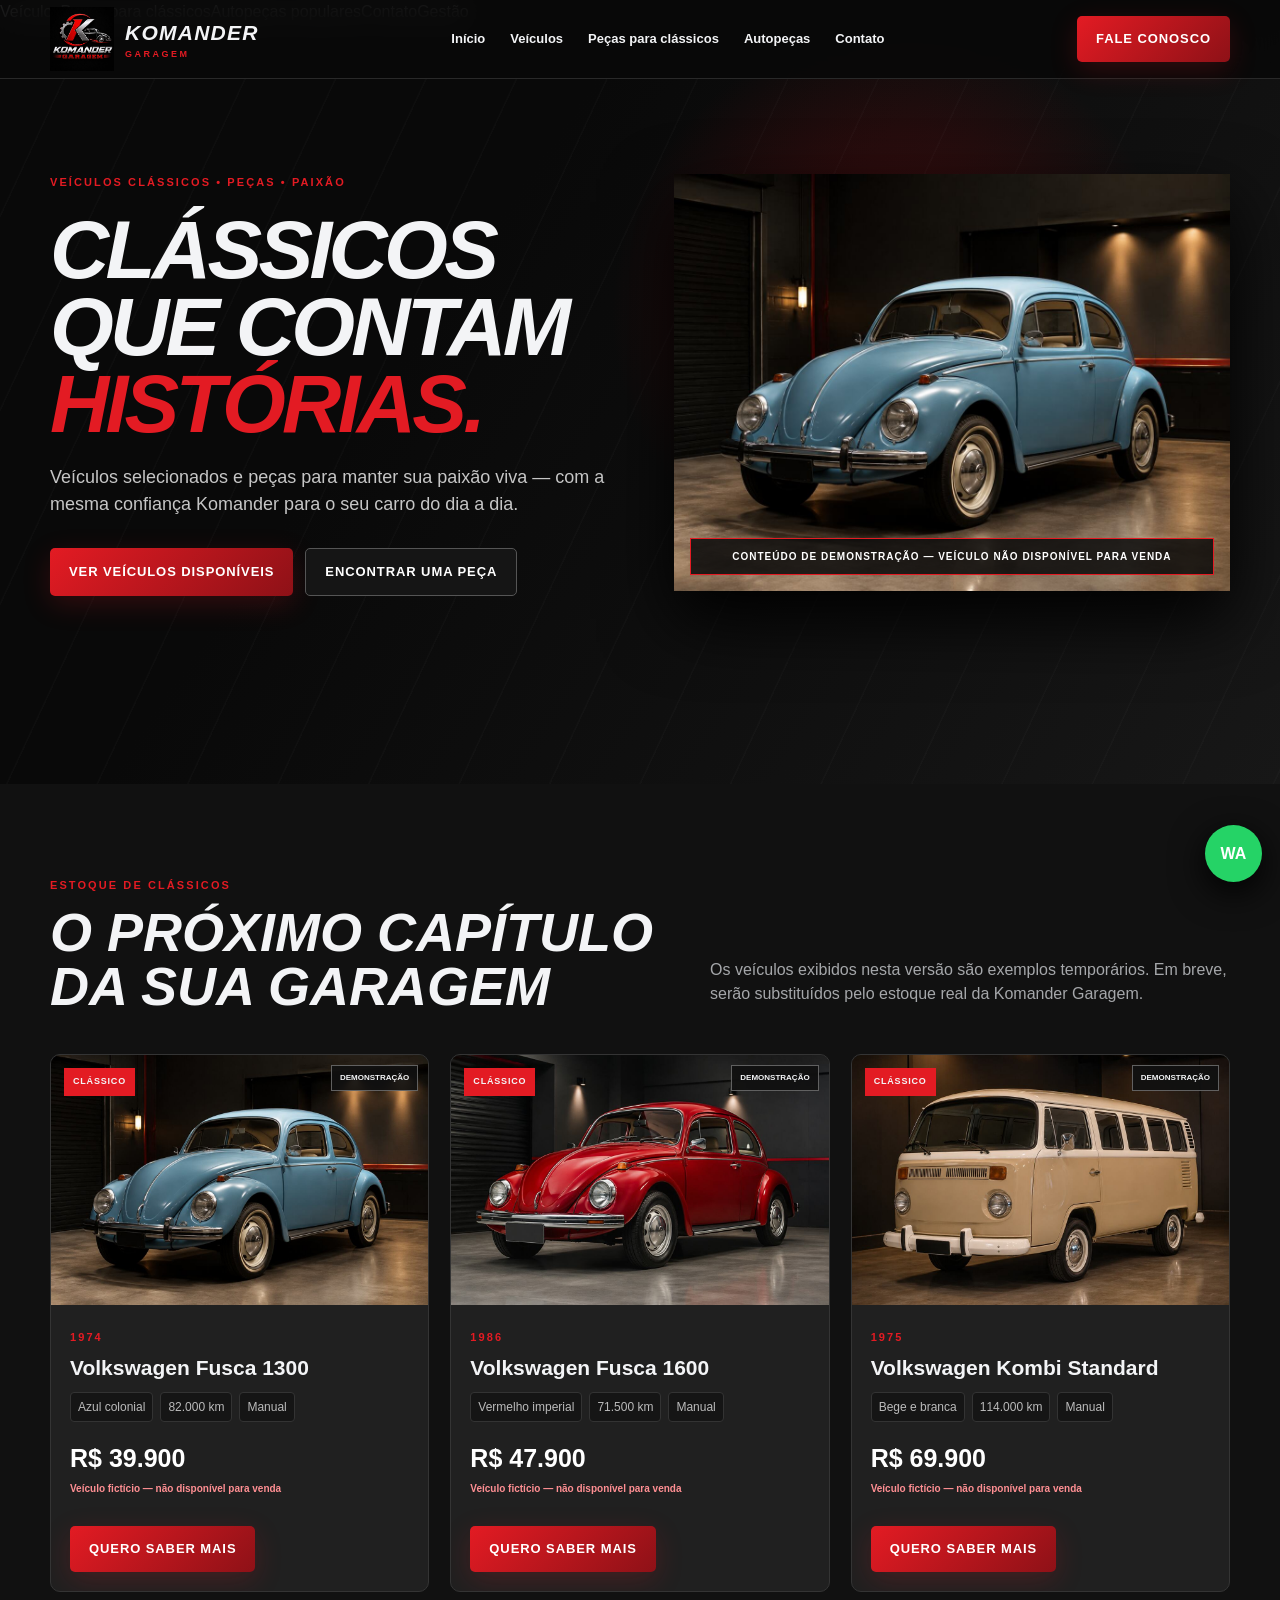
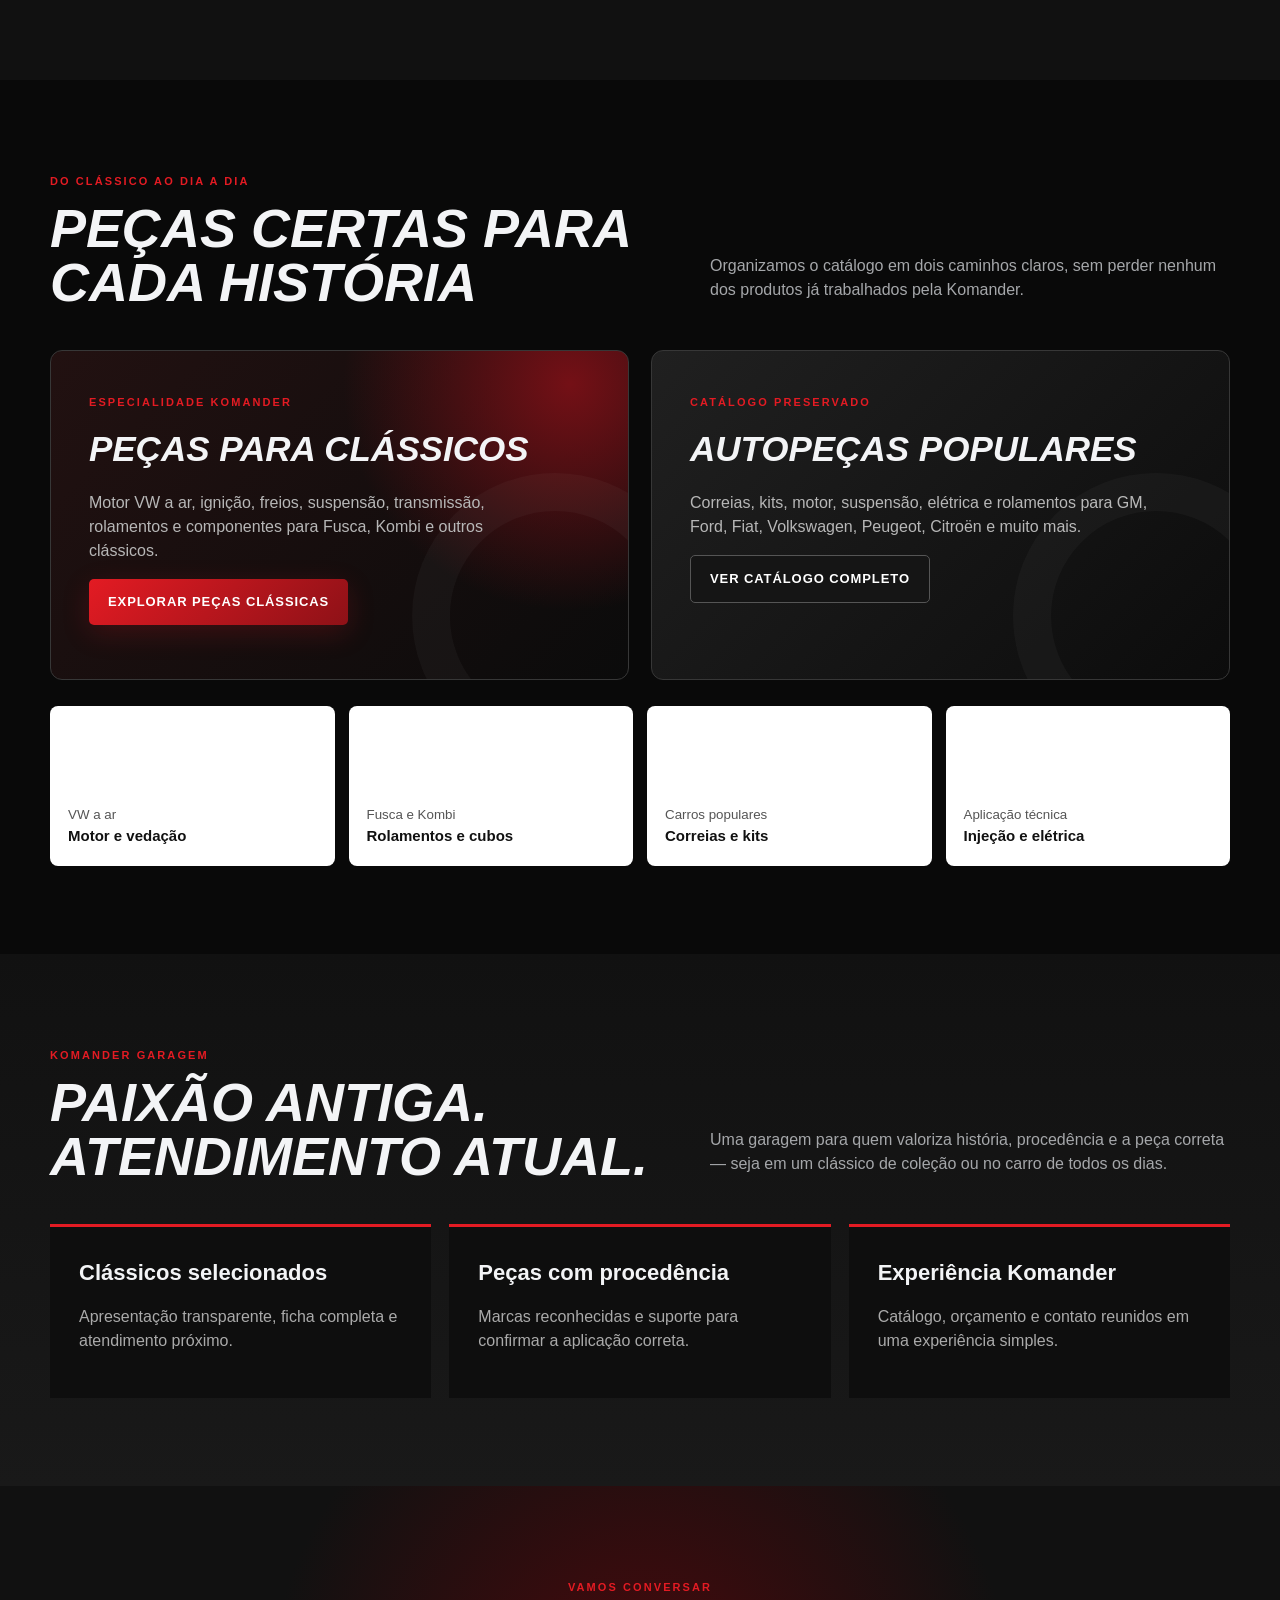
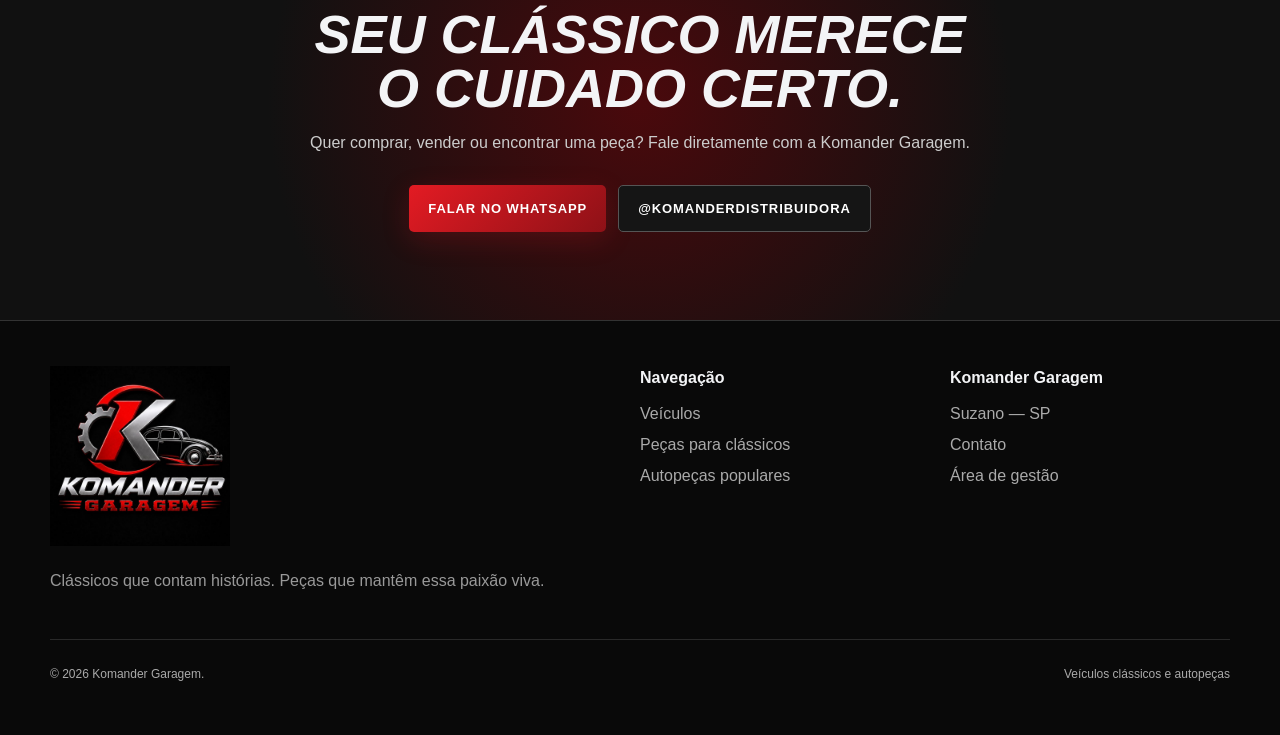
==== commit 636e4cdc: "Transformar site em Komander Garagem" ====
--- a/komander-site-vercel (1)/komander-vercel/index.html
+++ b/komander-site-vercel (1)/komander-vercel/index.html
@@ -1,122 +1,16 @@
-<!DOCTYPE html><html lang="pt-BR"><head><meta charSet="utf-8"/><meta name="viewport" content="width=device-width, initial-scale=1"/><link rel="preload" as="image" href="/komander-logo.jpeg"/><link rel="preload" as="image" href="/catalog/mlb6977797418.png"/><link rel="preload" as="image" href="/catalog/mlb4741008677.png"/><link rel="preload" as="image" href="/catalog/mlb6895079644.png"/><link rel="preload" as="image" href="/catalog/mlb4740983151.png"/><link rel="preload" as="image" href="/catalog/mlb4740984119.png"/><link rel="preload" as="image" href="/catalog/mlb6926450294.png"/><link rel="preload" as="image" href="/catalog/mlb4740986961.png"/><link rel="stylesheet" href="/assets/index-EkZFGGEZ.css" data-rsc-css-href="/assets/index-EkZFGGEZ.css" data-precedence="vite-rsc/importer-resources"/><link rel="modulepreload" href="/assets/layout-segment-context-C4tjbQJt.js" crossorigin=""/><link rel="modulepreload" href="/assets/rolldown-runtime-S-ySWqyJ.js" crossorigin=""/><link rel="modulepreload" href="/assets/index-CLsUQGct.js" crossorigin=""/><link rel="modulepreload" href="/assets/framework-CXnKph_e.js" crossorigin=""/><link rel="modulepreload" href="/assets/page-Bh1egPHb.js" crossorigin=""/><title>Komander Auto Peças | Qualidade, Confiança e Performance</title><meta name="description" content="Catálogo de autopeças para oficinas, revendedores e consumidores. Encontre a peça certa por código, veículo ou aplicação."/><link rel="shortcut icon" href="/komander-logo.jpeg"/><link rel="icon" href="/komander-logo.jpeg"/><meta name="codex-preview" content="development"/><script>self.__VINEXT_RSC_PARAMS__={}</script><script>self.__VINEXT_RSC_NAV__={"pathname":"/","searchParams":[]}</script><link rel="modulepreload" href="/assets/index-CLsUQGct.js" />
-<link rel="preload" href="/assets/_vinext_fonts/geist-8ac0455e797f/geist-ff2310f5.woff2" as="font" type="font/woff2" crossorigin />
-<link rel="preload" href="/assets/_vinext_fonts/geist-8ac0455e797f/geist-875ccdd4.woff2" as="font" type="font/woff2" crossorigin />
-<link rel="preload" href="/assets/_vinext_fonts/geist-8ac0455e797f/geist-52306abf.woff2" as="font" type="font/woff2" crossorigin />
-<link rel="preload" href="/assets/_vinext_fonts/geist-8ac0455e797f/geist-001175b1.woff2" as="font" type="font/woff2" crossorigin />
-<link rel="preload" href="/assets/_vinext_fonts/geist-8ac0455e797f/geist-98bbbccb.woff2" as="font" type="font/woff2" crossorigin />
-<link rel="preload" href="/assets/_vinext_fonts/geist-mono-00e989178794/geist-mono-f6b33328.woff2" as="font" type="font/woff2" crossorigin />
-<link rel="preload" href="/assets/_vinext_fonts/geist-mono-00e989178794/geist-mono-44e03052.woff2" as="font" type="font/woff2" crossorigin />
-<link rel="preload" href="/assets/_vinext_fonts/geist-mono-00e989178794/geist-mono-0638449e.woff2" as="font" type="font/woff2" crossorigin />
-<link rel="preload" href="/assets/_vinext_fonts/geist-mono-00e989178794/geist-mono-971fb274.woff2" as="font" type="font/woff2" crossorigin />
-<link rel="preload" href="/assets/_vinext_fonts/geist-mono-00e989178794/geist-mono-44745446.woff2" as="font" type="font/woff2" crossorigin />
-<link rel="preload" href="/assets/_vinext_fonts/geist-mono-00e989178794/geist-mono-013b2f2f.woff2" as="font" type="font/woff2" crossorigin />
-<style data-vinext-fonts>/* cyrillic-ext */
-@font-face {
-  font-family: 'Geist';
-  font-style: normal;
-  font-weight: 100 900;
-  font-display: swap;
-  src: url(/assets/_vinext_fonts/geist-8ac0455e797f/geist-ff2310f5.woff2) format('woff2');
-  unicode-range: U+0460-052F, U+1C80-1C8A, U+20B4, U+2DE0-2DFF, U+A640-A69F, U+FE2E-FE2F;
-}
-/* cyrillic */
-@font-face {
-  font-family: 'Geist';
-  font-style: normal;
-  font-weight: 100 900;
-  font-display: swap;
-  src: url(/assets/_vinext_fonts/geist-8ac0455e797f/geist-875ccdd4.woff2) format('woff2');
-  unicode-range: U+0301, U+0400-045F, U+0490-0491, U+04B0-04B1, U+2116;
-}
-/* vietnamese */
-@font-face {
-  font-family: 'Geist';
-  font-style: normal;
-  font-weight: 100 900;
-  font-display: swap;
-  src: url(/assets/_vinext_fonts/geist-8ac0455e797f/geist-52306abf.woff2) format('woff2');
-  unicode-range: U+0102-0103, U+0110-0111, U+0128-0129, U+0168-0169, U+01A0-01A1, U+01AF-01B0, U+0300-0301, U+0303-0304, U+0308-0309, U+0323, U+0329, U+1EA0-1EF9, U+20AB;
-}
-/* latin-ext */
-@font-face {
-  font-family: 'Geist';
-  font-style: normal;
-  font-weight: 100 900;
-  font-display: swap;
-  src: url(/assets/_vinext_fonts/geist-8ac0455e797f/geist-001175b1.woff2) format('woff2');
-  unicode-range: U+0100-02BA, U+02BD-02C5, U+02C7-02CC, U+02CE-02D7, U+02DD-02FF, U+0304, U+0308, U+0329, U+1D00-1DBF, U+1E00-1E9F, U+1EF2-1EFF, U+2020, U+20A0-20AB, U+20AD-20C0, U+2113, U+2C60-2C7F, U+A720-A7FF;
-}
-/* latin */
-@font-face {
-  font-family: 'Geist';
-  font-style: normal;
-  font-weight: 100 900;
-  font-display: swap;
-  src: url(/assets/_vinext_fonts/geist-8ac0455e797f/geist-98bbbccb.woff2) format('woff2');
-  unicode-range: U+0000-00FF, U+0131, U+0152-0153, U+02BB-02BC, U+02C6, U+02DA, U+02DC, U+0304, U+0308, U+0329, U+2000-206F, U+20AC, U+2122, U+2191, U+2193, U+2212, U+2215, U+FEFF, U+FFFD;
-}
-
-.__font_geist_0tvmz3h { font-family: 'Geist', sans-serif; }
-
-.__variable_geist_0tvmz3h { --font-geist-sans: 'Geist', sans-serif; }
-
-/* cyrillic-ext */
-@font-face {
-  font-family: 'Geist Mono';
-  font-style: normal;
-  font-weight: 100 900;
-  font-display: swap;
-  src: url(/assets/_vinext_fonts/geist-mono-00e989178794/geist-mono-f6b33328.woff2) format('woff2');
-  unicode-range: U+0460-052F, U+1C80-1C8A, U+20B4, U+2DE0-2DFF, U+A640-A69F, U+FE2E-FE2F;
-}
-/* cyrillic */
-@font-face {
-  font-family: 'Geist Mono';
-  font-style: normal;
-  font-weight: 100 900;
-  font-display: swap;
-  src: url(/assets/_vinext_fonts/geist-mono-00e989178794/geist-mono-44e03052.woff2) format('woff2');
-  unicode-range: U+0301, U+0400-045F, U+0490-0491, U+04B0-04B1, U+2116;
-}
-/* symbols2 */
-@font-face {
-  font-family: 'Geist Mono';
-  font-style: normal;
-  font-weight: 100 900;
-  font-display: swap;
-  src: url(/assets/_vinext_fonts/geist-mono-00e989178794/geist-mono-0638449e.woff2) format('woff2');
-  unicode-range: U+2000-2001, U+2004-2008, U+200A, U+23B8-23BD, U+2500-259F;
-}
-/* vietnamese */
-@font-face {
-  font-family: 'Geist Mono';
-  font-style: normal;
-  font-weight: 100 900;
-  font-display: swap;
-  src: url(/assets/_vinext_fonts/geist-mono-00e989178794/geist-mono-971fb274.woff2) format('woff2');
-  unicode-range: U+0102-0103, U+0110-0111, U+0128-0129, U+0168-0169, U+01A0-01A1, U+01AF-01B0, U+0300-0301, U+0303-0304, U+0308-0309, U+0323, U+0329, U+1EA0-1EF9, U+20AB;
-}
-/* latin-ext */
-@font-face {
-  font-family: 'Geist Mono';
-  font-style: normal;
-  font-weight: 100 900;
-  font-display: swap;
-  src: url(/assets/_vinext_fonts/geist-mono-00e989178794/geist-mono-44745446.woff2) format('woff2');
-  unicode-range: U+0100-02BA, U+02BD-02C5, U+02C7-02CC, U+02CE-02D7, U+02DD-02FF, U+0304, U+0308, U+0329, U+1D00-1DBF, U+1E00-1E9F, U+1EF2-1EFF, U+2020, U+20A0-20AB, U+20AD-20C0, U+2113, U+2C60-2C7F, U+A720-A7FF;
-}
-/* latin */
-@font-face {
-  font-family: 'Geist Mono';
-  font-style: normal;
-  font-weight: 100 900;
-  font-display: swap;
-  src: url(/assets/_vinext_fonts/geist-mono-00e989178794/geist-mono-013b2f2f.woff2) format('woff2');
-  unicode-range: U+0000-00FF, U+0131, U+0152-0153, U+02BB-02BC, U+02C6, U+02DA, U+02DC, U+0304, U+0308, U+0329, U+2000-206F, U+20AC, U+2122, U+2191, U+2193, U+2212, U+2215, U+FEFF, U+FFFD;
-}
-
-.__font_geist_mono_1diim1n { font-family: 'Geist Mono', sans-serif; }
-
-.__variable_geist_mono_1diim1n { --font-geist-mono: 'Geist Mono', sans-serif; }
-</style>
-</head><body class="__variable_geist_0tvmz3h __variable_geist_mono_1diim1n antialiased"><main><header class="site-header"><div class="shell header-inner"><a class="brand" href="#inicio" aria-label="Komander Auto Peças"><img src="/komander-logo.jpeg" alt=""/><span><b>Komander</b><small>Auto Peças</small></span></a><nav class="main-nav" aria-label="Navegação principal"><a href="#inicio">Início</a><a href="#produtos">Produtos</a><a href="#sobre">Sobre</a><a href="#contato">Contato</a></nav><div class="header-actions"><button class="cart-button" aria-label="Abrir pedido com 0 itens"><svg aria-hidden="true" viewBox="0 0 24 24" fill="none" stroke="currentColor" stroke-width="1.8" stroke-linecap="round" stroke-linejoin="round"><path d="M3 4h2l2 11h10l2-7H7"></path><circle cx="9" cy="20" r="1"></circle><circle cx="17" cy="20" r="1"></circle></svg><span>0</span></button><a class="red-button desktop-whatsapp" href="https://wa.me/?text=Ol%C3%A1%2C%20Komander!%20Preciso%20de%20ajuda%20para%20encontrar%20uma%20autope%C3%A7a." target="_blank" rel="noreferrer"><svg aria-hidden="true" viewBox="0 0 24 24" fill="none" stroke="currentColor" stroke-width="1.8" stroke-linecap="round" stroke-linejoin="round"><path d="M20 11.5a8 8 0 0 1-11.8 7L4 20l1.5-4A8 8 0 1 1 20 11.5Z"></path><path d="M9 8c.5 3 2 4.5 5 5"></path></svg> Fale no WhatsApp</a><button class="menu-button" aria-label="Abrir menu"><i></i><i></i><i></i></button></div></div></header><section class="hero" id="inicio"><div class="hero-lines"></div><div class="hero-glow"></div><div class="shell hero-layout"><div class="hero-copy"><span class="eyebrow">Qualidade • Confiança • Performance</span><h1>Performance e confiança para<br/>o <em>seu veículo</em></h1><p>Catálogo completo de autopeças com procedência, preço competitivo e atendimento especializado para você, sua oficina ou revenda.</p><div class="hero-actions"><a class="red-button" href="#produtos">Ver produtos</a><a class="ghost-button" href="https://wa.me/?text=Ol%C3%A1%2C%20Komander!%20Preciso%20de%20ajuda%20para%20encontrar%20uma%20autope%C3%A7a." target="_blank" rel="noreferrer"><svg aria-hidden="true" viewBox="0 0 24 24" fill="none" stroke="currentColor" stroke-width="1.8" stroke-linecap="round" stroke-linejoin="round"><path d="M20 11.5a8 8 0 0 1-11.8 7L4 20l1.5-4A8 8 0 1 1 20 11.5Z"></path><path d="M9 8c.5 3 2 4.5 5 5"></path></svg> Falar com especialista</a></div><div class="hero-stats"><div><b>60</b><span>Produtos online</span></div><div><b>157</b><span>Fichas catalogadas</span></div><div><b>90 dias</b><span>Garantia do vendedor</span></div></div></div><div class="hero-mark"><div class="mark-orbit"></div><img src="/komander-logo.jpeg" alt="Komander Auto Peças"/><span>Autopeças para quem exige performance</span></div></div></section><section class="quick-search"><div class="shell search-layout reveal"><div><span class="section-kicker">Encontre a peça certa</span><h2>Busque por produto, código ou veículo</h2></div><form><svg aria-hidden="true" viewBox="0 0 24 24" fill="none" stroke="currentColor" stroke-width="1.8" stroke-linecap="round" stroke-linejoin="round"><circle cx="11" cy="11" r="7"></circle><path d="m20 20-4-4"></path></svg><input placeholder="Ex.: Cruze 1.8, CT846 ou 55575247" aria-label="Buscar produto" value=""/><button>Buscar</button></form></div></section><section class="catalog" id="produtos"><div class="shell section-space"><div class="section-title reveal"><span class="section-kicker">Catálogo Komander</span><h2>Peças para manter você na estrada</h2><p>Produtos cadastrados a partir dos anúncios oficiais da Komander.</p></div><div class="filters reveal"><button class="active">Todos</button><button class="">Correias e kits</button><button class="">Motor</button><button class="">Suspensão e direção</button><button class="">Injeção e elétrica</button><button class="">Outros</button></div><div class="product-grid"><article class="product-card reveal" style="transition-delay:0ms"><div class="product-media"><span class="category-tag">Correias e kits</span><img src="/catalog/mlb6977797418.png" alt="Kit Correia Dentada Gm Cruze | Sonic | Tracker 1.8 1.6 16v"/><span class="stock in-stock">5 em estoque</span></div><div class="product-body"><span class="product-brand">GM</span><h3>Kit Correia Dentada Gm Cruze | Sonic | Tracker 1.8 1.6 16v</h3><p class="product-code">SKU <!-- -->55575247<!-- --> · <!-- -->MLB6977797418</p><p class="application">GM CRUZE / SONIC / TRACKER</p><div class="product-buy"><div><small>A partir de</small><b>R$ 600,90</b></div><button>Adicionar</button></div></div></article><article class="product-card reveal" style="transition-delay:55ms"><div class="product-media"><span class="category-tag">Correias e kits</span><img src="/catalog/mlb4741008677.png" alt="Kit Correia Dentada Original Ford Ka New Fiesta Focus Sigma"/><span class="stock in-stock">5 em estoque</span></div><div class="product-body"><span class="product-brand">Ford</span><h3>Kit Correia Dentada Original Ford Ka New Fiesta Focus Sigma</h3><p class="product-code">SKU <!-- -->96MM-6K288-CA<!-- --> · <!-- -->MLB4741008677</p><p class="application">Correia Dentada + Tensor Motor Sigma</p><div class="product-buy"><div><small>A partir de</small><b>R$ 399,90</b></div><button>Adicionar</button></div></div></article><article class="product-card reveal" style="transition-delay:110ms"><div class="product-media"><span class="category-tag">Correias e kits</span><img src="/catalog/mlb6895079644.png" alt="Kit Correia Dentada Original Gol | Voyage | Fox 1.0 1.6 8v"/><span class="stock in-stock">6 em estoque</span></div><div class="product-body"><span class="product-brand">ContiTech / Volkswagen</span><h3>Kit Correia Dentada Original Gol | Voyage | Fox 1.0 1.6 8v</h3><p class="product-code">SKU <!-- -->CT846<!-- --> · <!-- -->MLB6895079644</p><p class="application">Correia Dentada + Tensor ContiTech Volkswagen Vw Audi Fox Crossfox Spacefox Polo Golf Kombi Gol Voyage Saveiro</p><div class="product-buy"><div><small>A partir de</small><b>R$ 125,00</b></div><button>Adicionar</button></div></div></article><article class="product-card reveal" style="transition-delay:165ms"><div class="product-media"><span class="category-tag">Correias e kits</span><img src="/catalog/mlb4740983151.png" alt="Kit Correia Dentada Tensor C3 | Peugeot 207 206 1.4 8v"/><span class="stock in-stock">1 em estoque</span></div><div class="product-body"><span class="product-brand">Continental</span><h3>Kit Correia Dentada Tensor C3 | Peugeot 207 206 1.4 8v</h3><p class="product-code">SKU <!-- -->CT718<!-- --> · <!-- -->MLB4740983151</p><p class="application">Kit Correia Dentada - Continental - CT718 - 104 dentes - Tensor 082990 - Peugeot 206 - 207 - C3 - 1.4 8v - 1.6 1.0 16v</p><div class="product-buy"><div><small>A partir de</small><b>R$ 119,90</b></div><button>Adicionar</button></div></div></article><article class="product-card reveal" style="transition-delay:220ms"><div class="product-media"><span class="category-tag">Injeção e elétrica</span><img src="/catalog/mlb4740984119.png" alt="Sensor Tpms Indicador Pressão Pneu Gm Onix | Cruze 2020/2023"/><span class="stock in-stock">11 em estoque</span></div><div class="product-body"><span class="product-brand">Chevrolet</span><h3>Sensor Tpms Indicador Pressão Pneu Gm Onix | Cruze 2020/2023</h3><p class="product-code">SKU <!-- -->13540603<!-- --> · <!-- -->MLB4740984119</p><p class="application">Sensor Tpms Indicador Pressão Pneu Gm Onix | Cruze 2020/2023</p><div class="product-buy"><div><small>A partir de</small><b>R$ 89,99</b></div><button>Adicionar</button></div></div></article><article class="product-card reveal" style="transition-delay:275ms"><div class="product-media"><span class="category-tag">Injeção e elétrica</span><img src="/catalog/mlb6926450294.png" alt="Bico Pneu C/ Sensor Tpms Original Gm Spin | Prisma | S10 |"/><span class="stock in-stock">27 em estoque</span></div><div class="product-body"><span class="product-brand">Gm Chevrolet 13540602 13598773</span><h3>Bico Pneu C/ Sensor Tpms Original Gm Spin | Prisma | S10 |</h3><p class="product-code">SKU <!-- -->13540602<!-- --> · <!-- -->MLB6926450294</p><p class="application">Bico Pneu C/ Sensor Tpms Original Gm Spin | Prisma | S10 |</p><div class="product-buy"><div><small>A partir de</small><b>R$ 159,60</b></div><button>Adicionar</button></div></div></article><article class="product-card reveal" style="transition-delay:0ms"><div class="product-media"><span class="category-tag">Suspensão e direção</span><img src="/catalog/mlb4740986961.png" alt="Rolamento De Câmbio Eixo Secundario Fiesta | Ecosport | Ka |"/><span class="stock in-stock">23 em estoque</span></div><div class="product-body"><span class="product-brand">FAG</span><h3>Rolamento De Câmbio Eixo Secundario Fiesta | Ecosport | Ka |</h3><p class="product-code">SKU <!-- -->800856<!-- --> · <!-- -->MLB4740986961</p><p class="application">Rolamento De Câmbio Eixo Secundario Fiesta | Ecosport | Ka |</p><div class="product-buy"><div><small>A partir de</small><b>R$ 141,90</b></div><button>Adicionar</button></div></div></article><article class="product-card reveal" style="transition-delay:55ms"><div class="product-media"><span class="category-tag">Injeção e elétrica</span><div class="part-placeholder"><i></i><b>GM</b></div><span class="stock in-stock">10 em estoque</span></div><div class="product-body"><span class="product-brand">GM</span><h3>Sensor De Impacto Airbag Gm Onix | Tracker | 1.0 2020/2024</h3><p class="product-code">SKU <!-- -->26214568<!-- --> · <!-- -->MLB4740994623</p><p class="application">Sensor De Impacto Airbag Gm Onix | Tracker | 1.0 2020/2024</p><div class="product-buy"><div><small>A partir de</small><b>R$ 43,90</b></div><button>Adicionar</button></div></div></article><article class="product-card reveal" style="transition-delay:110ms"><div class="product-media"><span class="category-tag">Injeção e elétrica</span><div class="part-placeholder"><i></i><b>Bosch</b></div><span class="stock in-stock">1 em estoque</span></div><div class="product-body"><span class="product-brand">Bosch</span><h3>Atuador De Marcha Lenta Gm Astra | Zafira | Tipo | Fiorino</h3><p class="product-code">SKU <!-- -->0132008602<!-- --> · <!-- -->MLB4740996595</p><p class="application">Atuador De Marcha Lenta Gm Astra | Zafira | Tipo | Fiorino</p><div class="product-buy"><div><small>A partir de</small><b>R$ 489,90</b></div><button>Adicionar</button></div></div></article><article class="product-card reveal" style="transition-delay:165ms"><div class="product-media"><span class="category-tag">Suspensão e direção</span><div class="part-placeholder"><i></i><b>INA</b></div><span class="stock in-stock">29 em estoque</span></div><div class="product-body"><span class="product-brand">INA</span><h3>Par De Rolamento Roda Traseira Kombi 1978 Em Diante Original</h3><p class="product-code">SKU <!-- -->7130051100<!-- --> · <!-- -->MLB4740999949</p><p class="application">7130051100 Ano 1978 1979 1980 1981 1982 1983 1984 1985 1986 1987 1988 1989 1990 1991 1992 1993 1994 1995 1996 1997 1998 1999 2000 2001 2001 2002 2003 </p><div class="product-buy"><div><small>A partir de</small><b>R$ 200,00</b></div><button>Adicionar</button></div></div></article><article class="product-card reveal" style="transition-delay:220ms"><div class="product-media"><span class="category-tag">Correias e kits</span><div class="part-placeholder"><i></i><b>GM</b></div><span class="stock in-stock">5 em estoque</span></div><div class="product-body"><span class="product-brand">GM</span><h3>Tensor Correia Dentada Gm Corsa | Celta | Vectra | Onix |</h3><p class="product-code">SKU <!-- -->93353848<!-- --> · <!-- -->MLB4741009849</p><p class="application">Tensor Correia Dentada Gm Corsa | Celta | Vectra | Onix |</p><div class="product-buy"><div><small>A partir de</small><b>R$ 55,00</b></div><button>Adicionar</button></div></div></article><article class="product-card reveal" style="transition-delay:275ms"><div class="product-media"><span class="category-tag">Correias e kits</span><div class="part-placeholder"><i></i><b>Continental</b></div><span class="stock in-stock">3 em estoque</span></div><div class="product-body"><span class="product-brand">Continental</span><h3>Correia Dentada Contitech C3 | C4 | 206 | 207 | 307 1.6 16v</h3><p class="product-code">SKU <!-- -->CT1065<!-- --> · <!-- -->MLB4752126507</p><p class="application">105</p><div class="product-buy"><div><small>A partir de</small><b>R$ 197,00</b></div><button>Adicionar</button></div></div></article></div><div class="load-more"><button>Carregar mais produtos</button><span>12<!-- --> de <!-- -->60</span></div></div></section><section class="about" id="sobre"><div class="shell section-space"><div class="section-title centered reveal"><span class="section-kicker">Sobre nós</span><h2>A força que move o seu veículo</h2><p>A Komander Auto Peças une catálogo amplo, procedência e atendimento de verdade para motoristas, oficinas, frotas e revendedores.</p></div><div class="value-grid"><div class="value-card reveal"><span><svg aria-hidden="true" viewBox="0 0 24 24" fill="none" stroke="currentColor" stroke-width="1.8" stroke-linecap="round" stroke-linejoin="round"><path d="M12 3 4 6v6c0 5 3.4 8 8 9 4.6-1 8-4 8-9V6l-8-3Z"></path></svg></span><h3>Qualidade</h3><p>Peças de marcas reconhecidas, selecionadas para oferecer segurança e durabilidade.</p></div><div class="value-card reveal"><span><svg aria-hidden="true" viewBox="0 0 24 24" fill="none" stroke="currentColor" stroke-width="1.8" stroke-linecap="round" stroke-linejoin="round"><path d="m5 12 4 4L19 6"></path></svg></span><h3>Confiança</h3><p>Informações claras, suporte na aplicação e compromisso em cada negociação.</p></div><div class="value-card reveal"><span><svg aria-hidden="true" viewBox="0 0 24 24" fill="none" stroke="currentColor" stroke-width="1.8" stroke-linecap="round" stroke-linejoin="round"><path d="M3 6h11v11H3zM14 10h4l3 3v4h-7z"></path><circle cx="7" cy="19" r="2"></circle><circle cx="18" cy="19" r="2"></circle></svg></span><h3>Performance</h3><p>Componentes certos para manter o desempenho e o funcionamento do seu veículo.</p></div></div></div></section><section class="why"><div class="shell why-layout section-space"><div class="why-copy reveal"><span class="section-kicker">Por que a Komander</span><h2>Por que escolher<br/>a Komander</h2><p>Somos parceiros do seu dia a dia na estrada e na oficina. Nossa equipe ajuda a encontrar a aplicação correta sem complicação.</p><div class="commitment"><b>100%</b><span>Compromisso com a satisfação de quem confia na Komander.</span></div></div><div class="benefit-grid"><div class="benefit-card reveal"><span><svg aria-hidden="true" viewBox="0 0 24 24" fill="none" stroke="currentColor" stroke-width="1.8" stroke-linecap="round" stroke-linejoin="round"><path d="m4 7 8-4 8 4v10l-8 4-8-4Z"></path><path d="m4 7 8 4 8-4M12 11v10"></path></svg></span><h3>Variedade de estoque</h3><p>Do item mais comum às peças mais específicas.</p></div><div class="benefit-card reveal"><span><svg aria-hidden="true" viewBox="0 0 24 24" fill="none" stroke="currentColor" stroke-width="1.8" stroke-linecap="round" stroke-linejoin="round"><path d="M3 6h11v11H3zM14 10h4l3 3v4h-7z"></path><circle cx="7" cy="19" r="2"></circle><circle cx="18" cy="19" r="2"></circle></svg></span><h3>Entrega rápida</h3><p>Logística ágil para você não ficar parado.</p></div><div class="benefit-card reveal"><span><svg aria-hidden="true" viewBox="0 0 24 24" fill="none" stroke="currentColor" stroke-width="1.8" stroke-linecap="round" stroke-linejoin="round"><path d="m5 12 4 4L19 6"></path></svg></span><h3>Preço competitivo</h3><p>Condições para consumidor, oficinas e revendas.</p></div><div class="benefit-card reveal"><span><svg aria-hidden="true" viewBox="0 0 24 24" fill="none" stroke="currentColor" stroke-width="1.8" stroke-linecap="round" stroke-linejoin="round"><path d="M4 13v-1a8 8 0 0 1 16 0v1"></path><path d="M4 13h3v6H5a1 1 0 0 1-1-1v-5ZM20 13h-3v6h2a1 1 0 0 0 1-1v-5Z"></path></svg></span><h3>Atendimento especializado</h3><p>Ajuda técnica para indicar a peça correta.</p></div></div></div></section><section class="contact" id="contato"><div class="shell section-space"><div class="section-title centered reveal"><span class="section-kicker">Vamos conversar</span><h2>Precisa de uma peça?<br/>Fale com a Komander</h2><p>Envie o modelo, ano e motorização do seu veículo. Respondemos com disponibilidade, preço e condições.</p></div><div class="contact-actions reveal"><a class="red-button" href="https://wa.me/?text=Ol%C3%A1%2C%20Komander!%20Preciso%20de%20ajuda%20para%20encontrar%20uma%20autope%C3%A7a." target="_blank" rel="noreferrer"><svg aria-hidden="true" viewBox="0 0 24 24" fill="none" stroke="currentColor" stroke-width="1.8" stroke-linecap="round" stroke-linejoin="round"><path d="M20 11.5a8 8 0 0 1-11.8 7L4 20l1.5-4A8 8 0 1 1 20 11.5Z"></path><path d="M9 8c.5 3 2 4.5 5 5"></path></svg> Fale no WhatsApp</a><a class="ghost-button" href="https://instagram.com/komanderdistribuidora" target="_blank" rel="noreferrer"><svg aria-hidden="true" viewBox="0 0 24 24" fill="none" stroke="currentColor" stroke-width="1.8" stroke-linecap="round" stroke-linejoin="round"><rect x="3" y="3" width="18" height="18" rx="5"></rect><circle cx="12" cy="12" r="4"></circle><circle cx="17.5" cy="6.5" r=".5" fill="currentColor"></circle></svg> @komanderdistribuidora</a></div><div class="location-card reveal"><div><span><svg aria-hidden="true" viewBox="0 0 24 24" fill="none" stroke="currentColor" stroke-width="1.8" stroke-linecap="round" stroke-linejoin="round"><path d="M20 10c0 5-8 11-8 11S4 15 4 10a8 8 0 1 1 16 0Z"></path><circle cx="12" cy="10" r="2"></circle></svg></span><div><b>Endereço</b><p>Av. Miguel Badra, 2740 — Cidade Miguel Badra, Suzano — SP, 08690-000</p></div></div><div><span><svg aria-hidden="true" viewBox="0 0 24 24" fill="none" stroke="currentColor" stroke-width="1.8" stroke-linecap="round" stroke-linejoin="round"><circle cx="12" cy="12" r="9"></circle><path d="M12 7v5l3 2"></path></svg></span><div><b>Horário de funcionamento</b><p>Segunda a sexta: 08h00–18h00<br/>Sábado: 08h00–13h00<br/>Domingos e feriados: fechado</p></div></div></div></div></section><footer><div class="shell footer-grid"><div class="footer-brand"><img src="/komander-logo.jpeg" alt="Komander Auto Peças"/><p>Qualidade, confiança e performance para o seu veículo.</p></div><div><b>Navegação</b><a href="#inicio">Início</a><a href="#produtos">Produtos</a><a href="#sobre">Sobre</a><a href="#contato">Contato</a></div><div><b>Contato</b><span>Suzano — SP</span><a href="https://wa.me/?text=Ol%C3%A1%2C%20Komander!%20Preciso%20de%20ajuda%20para%20encontrar%20uma%20autope%C3%A7a.">WhatsApp</a><a href="https://instagram.com/komanderdistribuidora">@komanderdistribuidora</a></div></div><div class="shell footer-bottom"><span>© 2026 Komander Auto Peças.</span><span>Qualidade • Confiança • Performance</span></div></footer><a class="floating-whatsapp" href="https://wa.me/?text=Ol%C3%A1%2C%20Komander!%20Preciso%20de%20ajuda%20para%20encontrar%20uma%20autope%C3%A7a." target="_blank" rel="noreferrer" aria-label="Falar no WhatsApp"><svg aria-hidden="true" viewBox="0 0 24 24" fill="none" stroke="currentColor" stroke-width="1.8" stroke-linecap="round" stroke-linejoin="round"><path d="M20 11.5a8 8 0 0 1-11.8 7L4 20l1.5-4A8 8 0 1 1 20 11.5Z"></path><path d="M9 8c.5 3 2 4.5 5 5"></path></svg></a></main><script id="_R_">import("/assets/index-CLsUQGct.js")</script><script>(function(){function c(){var b=a.contentDocument||a.contentWindow.document;if(b){var d=b.createElement('script');d.innerHTML="window.__CF$cv$params={r:'a1c0e23628b98ce1',t:'MTc4NDIwMzYxNQ=='};var a=document.createElement('script');a.src='/cdn-cgi/challenge-platform/scripts/jsd/main.js';document.getElementsByTagName('head')[0].appendChild(a);";b.getElementsByTagName('head')[0].appendChild(d)}}if(document.body){var a=document.createElement('iframe');a.height=1;a.width=1;a.style.position='absolute';a.style.top=0;a.style.left=0;a.style.border='none';a.style.visibility='hidden';document.body.appendChild(a);if('loading'!==document.readyState)c();else if(window.addEventListener)document.addEventListener('DOMContentLoaded',c);else{var e=document.onreadystatechange||function(){};document.onreadystatechange=function(b){e(b);'loading'!==document.readyState&&(document.onreadystatechange=e,c())}}}})();</script></body></html><script>self.__VINEXT_RSC_CHUNKS__=self.__VINEXT_RSC_CHUNKS__||[];self.__VINEXT_RSC_CHUNKS__.push("2:I[\"8c0f216c4604\",[],\"Children\",1]\n3:I[\"15c18cfaeeff\",[],\"LayoutSegmentProvider\",1]\n4:I[\"8c0f216c4604\",[],\"Slot\",1]\n5:I[\"593f344dc510\",[],\"RedirectBoundary\",1]\n:HL[\"/assets/index-EkZFGGEZ.css\",\"style\"]\n0:{\"__route\":\"route:/\",\"__interceptionContext\":null,\"__layoutIds\":[\"layout:/\"],\"__rootLayout\":\"/\",\"page:/\":\"$L1\",\"layout:/\":[[[[\"$\",\"link\",\"css:/assets/index-EkZFGGEZ.css\",{\"rel\":\"stylesheet\",\"precedence\":\"vite-rsc/importer-resources\",\"href\":\"/assets/index-EkZFGGEZ.css\",\"data-rsc-css-href\":\"/assets/index-EkZFGGEZ.css\"}],\"$undefined\"],[\"$\",\"html\",null,{\"lang\":\"pt-BR\",\"children\":[\"$\",\"body\",null,{\"className\":\"__variable_geist_0tvmz3h __variable_geist_mono_1diim1n antialiased\",\"children\":[\"$\",\"$L2\",null,{}]}]}]],null],\"route:/\":[[[\"$\",\"meta\",null,{\"charSet\":\"utf-8\"}],[[\"$\",\"title\",\"0\",{\"children\":\"Komander Auto Peças | Qualidade, Confiança e Performance\"}],[\"$\",\"meta\",\"1\",{\"name\":\"description\",\"content\":\"Catálogo de autopeças para oficinas, revendedores e consumidores. Encontre a peça certa por código, veículo ou aplicação.\"}],[\"$\",\"link\",\"2\",{\"rel\":\"shortcut icon\",\"href\":\"/komander-logo.jpeg\"}],[\"$\",\"link\",\"3\",{\"rel\":\"icon\",\"href\":\"/komander-logo.jpeg\"}],[\"$\",\"meta\",\"4\",{\"name\":\"codex-preview\",\"content\":\"development\"}]],[[\"$\",\"meta\",\"0\",{\"name\":\"viewport\",\"content\":\"width=device-width, initial-scale=1\"}]]],[\"$\",\"$L3\",null,{\"segmentMap\":{\"children\":[]},\"children\":[\"$\",\"$L4\",null,{\"id\":\"layout:/\",\"parallelSlots\":\"$undefined\",\"children\":[\"$\",\"$L5\",null,{\"children\":[\"$\",\"$L3\",null,{\"segmentMap\":{\"children\":[]},\"children\":[\"$\",\"$L4\",null,{\"id\":\"page:/\"}]}]}]}]}]],\"__layoutFlags\":{\"layout:/\":\"s\"},\"__artifactCompatibility\":{\"schemaVersion\":1,\"graphVersion\":\"app-route-graph:4uhn5s1wvoptc\",\"deploymentVersion\":\"9bc669bc-dee0-404a-b160-7b2be1371104\",\"appElementsSchemaVersion\":1,\"rscPayloadSchemaVersion\":1,\"rootBoundaryId\":\"/\",\"renderEpoch\":null}}\n")</script><script>self.__VINEXT_RSC_CHUNKS__=self.__VINEXT_RSC_CHUNKS__||[];self.__VINEXT_RSC_CHUNKS__.push("6:I[\"6efdf509a785\",[],\"default\",1]\n1:[\"$\",\"$L6\",null,{\"params\":\"$@7\",\"searchParams\":\"$@8\"}]\n7:{}\n8:{}\n")</script><script>self.__VINEXT_RSC_DONE__=true</script>+<!doctype html><html lang="pt-BR"><head><meta charset="utf-8"><meta name="viewport" content="width=device-width,initial-scale=1"><title>Komander Garagem | Fuscas, Clássicos e Autopeças em Suzano</title><meta name="description" content="Veículos clássicos, Fuscas e peças para VW a ar, além de autopeças para carros populares. Consulte o estoque e fale com a Komander Garagem."><style>
+:root{--black:#090909;--graph:#171717;--card:#202020;--red:#e31b23;--red2:#8e1117;--silver:#d5d7da;--white:#f3f4f6;--muted:#a5a7aa;--line:#343434}*{box-sizing:border-box}html{scroll-behavior:smooth}body{margin:0;background:var(--black);color:var(--white);font-family:Arial,sans-serif;line-height:1.5}.shell{width:min(1180px,calc(100% - 34px));margin:auto}a{text-decoration:none;color:inherit}button{font:inherit}.header{position:fixed;z-index:20;top:0;left:0;right:0;background:rgba(9,9,9,.88);border-bottom:1px solid #292929;backdrop-filter:blur(16px)}.header-inner{height:78px;display:flex;align-items:center;justify-content:space-between;gap:24px}.brand{display:flex;align-items:center;gap:11px}.brand img{width:64px;height:64px;object-fit:contain}.brand strong{display:block;font-style:italic;font-size:21px;letter-spacing:.06em}.brand small{display:block;color:var(--red);font-weight:900;letter-spacing:.28em;font-size:9px}.nav{display:flex;gap:25px;font-weight:800;font-size:13px}.nav a:hover{color:var(--red)}.btn{display:inline-flex;align-items:center;justify-content:center;border:0;border-radius:5px;padding:13px 19px;font-size:13px;font-weight:900;text-transform:uppercase;letter-spacing:.07em;cursor:pointer}.btn-red{background:linear-gradient(135deg,var(--red),var(--red2));color:#fff;box-shadow:0 8px 28px #e31b2330}.btn-ghost{border:1px solid #555;background:#151515;color:#fff}.hero{min-height:760px;padding:145px 0 80px;position:relative;overflow:hidden;background:radial-gradient(circle at 70% 38%,#4e0b0d 0,transparent 28%),linear-gradient(125deg,#090909 35%,#171717)}.hero:before{content:"";position:absolute;inset:0;background:repeating-linear-gradient(115deg,transparent 0 80px,#ffffff05 81px 82px)}.hero-grid{position:relative;display:grid;grid-template-columns:1.02fr .98fr;align-items:center;gap:45px}.eyebrow,.kicker{color:var(--red);font-weight:900;text-transform:uppercase;letter-spacing:.19em;font-size:11px}.hero h1{font-size:clamp(48px,6.8vw,82px);line-height:.94;margin:18px 0 22px;text-transform:uppercase;font-style:italic;letter-spacing:-.045em}.hero h1 span{color:var(--red)}.hero p{color:#c6c6c6;font-size:18px;max-width:600px}.actions{display:flex;gap:12px;flex-wrap:wrap;margin-top:30px}.hero-art{position:relative}.hero-art img{width:100%;display:block;filter:drop-shadow(0 28px 35px #000)}.demo-ribbon{position:absolute;left:16px;right:16px;bottom:16px;padding:10px;background:#0b0b0bd9;border:1px solid var(--red);color:#fff;text-align:center;font-size:10px;font-weight:900;letter-spacing:.1em}.section{padding:88px 0}.section-head{display:flex;justify-content:space-between;align-items:end;gap:28px;margin-bottom:32px}.section h2{font-size:clamp(32px,5vw,54px);line-height:1;margin:9px 0;text-transform:uppercase;font-style:italic}.section-head p{color:var(--muted);max-width:520px}.vehicles{background:#111}.vehicle-grid{display:grid;grid-template-columns:repeat(3,1fr);gap:21px}.vehicle-card{background:var(--card);border:1px solid var(--line);border-radius:10px;overflow:hidden;transition:.3s;position:relative}.vehicle-card:hover{transform:translateY(-6px);border-color:#6c1a1e;box-shadow:0 18px 50px #0008}.vehicle-media{height:250px;position:relative;background:#111}.vehicle-media img{width:100%;height:100%;object-fit:cover}.tag{position:absolute;top:13px;left:13px;background:var(--red);padding:7px 9px;font-size:9px;font-weight:900;letter-spacing:.09em}.demo{position:absolute;right:10px;top:10px;background:#111e;border:1px solid #fff5;padding:6px 8px;font-size:8px;font-weight:900}.vehicle-body{padding:19px}.vehicle-body h3{font-size:21px;margin:4px 0 8px}.specs{display:flex;flex-wrap:wrap;gap:7px;color:#bbb;font-size:12px}.specs span{background:#151515;border:1px solid #333;padding:5px 7px;border-radius:4px}.price{font-size:25px;font-weight:900;color:#fff;margin:18px 0 4px}.notice{color:#ff8f93;font-size:10px;font-weight:800}.split{display:grid;grid-template-columns:1fr 1fr;gap:22px}.category{min-height:330px;border:1px solid #373737;border-radius:12px;padding:38px;position:relative;overflow:hidden;background:linear-gradient(135deg,#202020,#0c0c0c)}.category:after{content:"";position:absolute;width:210px;height:210px;border:38px solid #ffffff08;border-radius:50%;right:-70px;bottom:-80px}.category h3{font-size:35px;text-transform:uppercase;font-style:italic;margin:10px 0}.category p{color:#b7b7b7;max-width:460px}.category.classic{background:radial-gradient(circle at 90% 10%,#741016 0,transparent 38%),linear-gradient(135deg,#211,#0b0b0b)}.piece-strip{display:grid;grid-template-columns:repeat(4,1fr);gap:14px;margin-top:26px}.piece{background:#fff;color:#111;border-radius:8px;padding:18px;min-height:160px;display:flex;flex-direction:column;justify-content:end}.piece strong{font-size:15px}.piece small{color:#555}.about{background:linear-gradient(180deg,#111,#191919)}.value-grid{display:grid;grid-template-columns:repeat(3,1fr);gap:18px}.value{padding:29px;border-top:3px solid var(--red);background:#0e0e0e}.value b{font-size:22px}.value p{color:#aaa}.contact{background:radial-gradient(circle at center,#4a090c,#111 55%);text-align:center}.contact p{color:#ccc}.footer{padding:45px 0;border-top:1px solid #333}.footer-grid{display:grid;grid-template-columns:2fr 1fr 1fr;gap:30px}.footer img{width:180px}.footer a,.footer span{display:block;color:#aaa;margin:7px 0}.footer b{display:block;margin-bottom:12px}.bottom{margin-top:30px;padding-top:18px;border-top:1px solid #292929;color:#777;font-size:12px;display:flex;justify-content:space-between}.wa{position:fixed;z-index:30;right:18px;bottom:18px;width:57px;height:57px;border-radius:50%;display:grid;place-items:center;background:#25d366;color:#fff;font-weight:900;box-shadow:0 10px 35px #000}.menu{display:none}.reveal{opacity:0;transform:translateY(22px);transition:.7s}.reveal.visible{opacity:1;transform:none}
+@media(max-width:900px){.nav,.header .btn{display:none}.menu{display:block;background:none;border:0;color:#fff;font-size:28px}.hero{min-height:auto;padding-top:120px}.hero-grid,.split{grid-template-columns:1fr}.hero-art{order:-1}.hero-art img{max-height:390px;object-fit:contain}.vehicle-grid{grid-template-columns:1fr 1fr}.piece-strip{grid-template-columns:1fr 1fr}.footer-grid{grid-template-columns:1fr 1fr}.mobile-nav{display:none;position:fixed;top:78px;left:0;right:0;background:#111;padding:22px;z-index:19}.mobile-nav.open{display:grid;gap:15px}}@media(max-width:620px){.vehicle-grid,.value-grid,.piece-strip,.footer-grid{grid-template-columns:1fr}.section{padding:62px 0}.section-head{align-items:start;flex-direction:column}.vehicle-media{height:230px}.hero h1{font-size:46px}.bottom{display:block}.brand strong{font-size:17px}}
+</style></head><body>
+<header class="header"><div class="shell header-inner"><a class="brand" href="#inicio"><img src="[data-uri]" alt="Komander Garagem"><span><strong>KOMANDER</strong><small>GARAGEM</small></span></a><nav class="nav"><a href="#inicio">Início</a><a href="#veiculos">Veículos</a><a href="#pecas">Peças para clássicos</a><a href="autopecas.html">Autopeças</a><a href="#contato">Contato</a></nav><a class="btn btn-red" href="https://wa.me/?text=Olá%2C%20Komander%20Garagem!">Fale conosco</a><button class="menu" aria-label="Abrir menu">☰</button></div></header><div class="mobile-nav"><a href="#veiculos">Veículos</a><a href="#pecas">Peças para clássicos</a><a href="autopecas.html">Autopeças populares</a><a href="#contato">Contato</a><a href="admin.html">Gestão</a></div>
+<main><section class="hero" id="inicio"><div class="shell hero-grid"><div class="hero-copy reveal"><span class="eyebrow">Veículos clássicos • Peças • Paixão</span><h1>Clássicos que contam <span>histórias.</span></h1><p>Veículos selecionados e peças para manter sua paixão viva — com a mesma confiança Komander para o seu carro do dia a dia.</p><div class="actions"><a class="btn btn-red" href="#veiculos">Ver veículos disponíveis</a><a class="btn btn-ghost" href="#pecas">Encontrar uma peça</a></div></div><div class="hero-art reveal"><img src="[data-uri]" alt="Volkswagen Fusca clássico em garagem"><div class="demo-ribbon">CONTEÚDO DE DEMONSTRAÇÃO — VEÍCULO NÃO DISPONÍVEL PARA VENDA</div></div></div></section>
+<section class="section vehicles" id="veiculos"><div class="shell"><div class="section-head reveal"><div><span class="kicker">Estoque de clássicos</span><h2>O próximo capítulo<br>da sua garagem</h2></div><p>Os veículos exibidos nesta versão são exemplos temporários. Em breve, serão substituídos pelo estoque real da Komander Garagem.</p></div><div class="vehicle-grid" id="vehicleGrid"></div></div></section>
+<section class="section" id="pecas"><div class="shell"><div class="section-head reveal"><div><span class="kicker">Do clássico ao dia a dia</span><h2>Peças certas para<br>cada história</h2></div><p>Organizamos o catálogo em dois caminhos claros, sem perder nenhum dos produtos já trabalhados pela Komander.</p></div><div class="split"><article class="category classic reveal"><span class="kicker">Especialidade Komander</span><h3>Peças para clássicos</h3><p>Motor VW a ar, ignição, freios, suspensão, transmissão, rolamentos e componentes para Fusca, Kombi e outros clássicos.</p><a class="btn btn-red" href="autopecas.html#produtos">Explorar peças clássicas</a></article><article class="category reveal"><span class="kicker">Catálogo preservado</span><h3>Autopeças populares</h3><p>Correias, kits, motor, suspensão, elétrica e rolamentos para GM, Ford, Fiat, Volkswagen, Peugeot, Citroën e muito mais.</p><a class="btn btn-ghost" href="autopecas.html#produtos">Ver catálogo completo</a></article></div><div class="piece-strip"><div class="piece"><small>VW a ar</small><strong>Motor e vedação</strong></div><div class="piece"><small>Fusca e Kombi</small><strong>Rolamentos e cubos</strong></div><div class="piece"><small>Carros populares</small><strong>Correias e kits</strong></div><div class="piece"><small>Aplicação técnica</small><strong>Injeção e elétrica</strong></div></div></div></section>
+<section class="section about"><div class="shell"><div class="section-head reveal"><div><span class="kicker">Komander Garagem</span><h2>Paixão antiga.<br>Atendimento atual.</h2></div><p>Uma garagem para quem valoriza história, procedência e a peça correta — seja em um clássico de coleção ou no carro de todos os dias.</p></div><div class="value-grid"><div class="value reveal"><b>Clássicos selecionados</b><p>Apresentação transparente, ficha completa e atendimento próximo.</p></div><div class="value reveal"><b>Peças com procedência</b><p>Marcas reconhecidas e suporte para confirmar a aplicação correta.</p></div><div class="value reveal"><b>Experiência Komander</b><p>Catálogo, orçamento e contato reunidos em uma experiência simples.</p></div></div></div></section>
+<section class="section contact" id="contato"><div class="shell reveal"><span class="kicker">Vamos conversar</span><h2>Seu clássico merece<br>o cuidado certo.</h2><p>Quer comprar, vender ou encontrar uma peça? Fale diretamente com a Komander Garagem.</p><div class="actions" style="justify-content:center"><a class="btn btn-red" href="https://wa.me/?text=Olá%2C%20Komander%20Garagem!">Falar no WhatsApp</a><a class="btn btn-ghost" href="https://instagram.com/komanderdistribuidora">@komanderdistribuidora</a></div></div></section></main>
+<footer class="footer"><div class="shell footer-grid"><div><img src="[data-uri]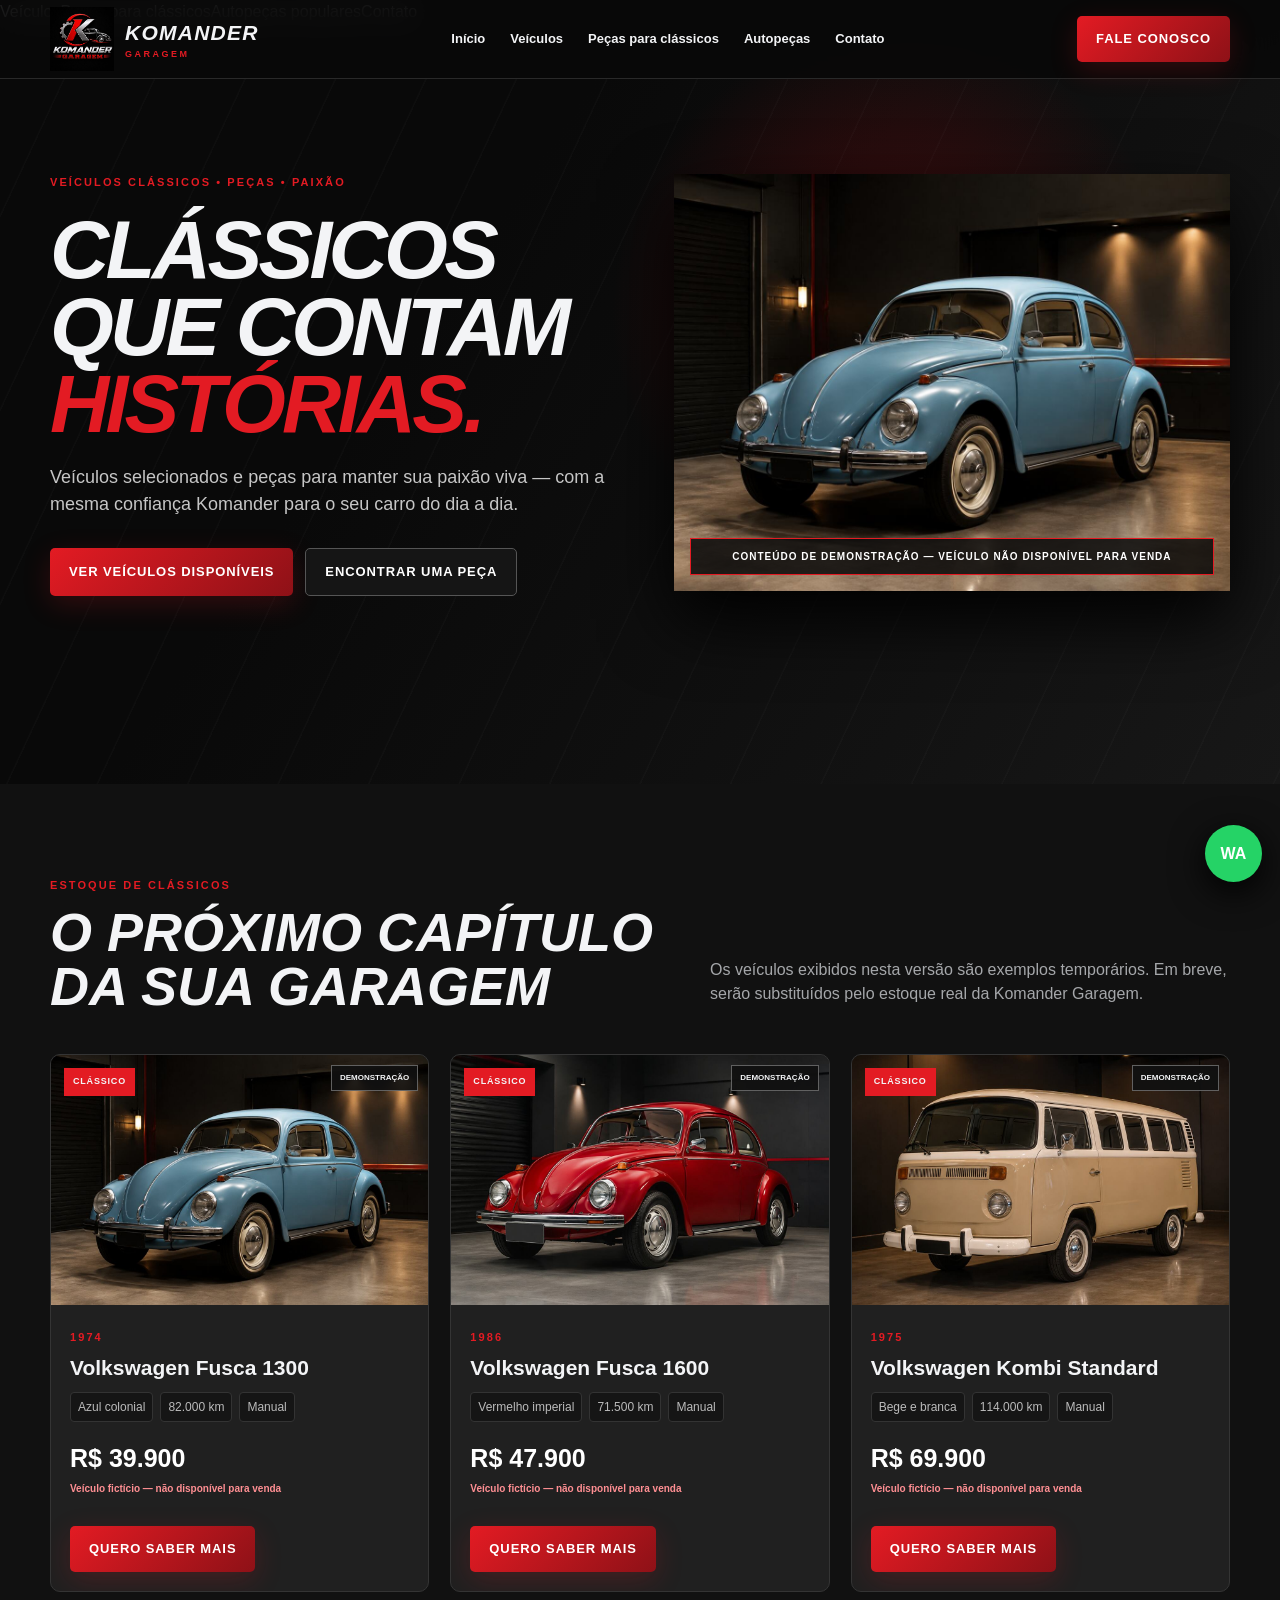
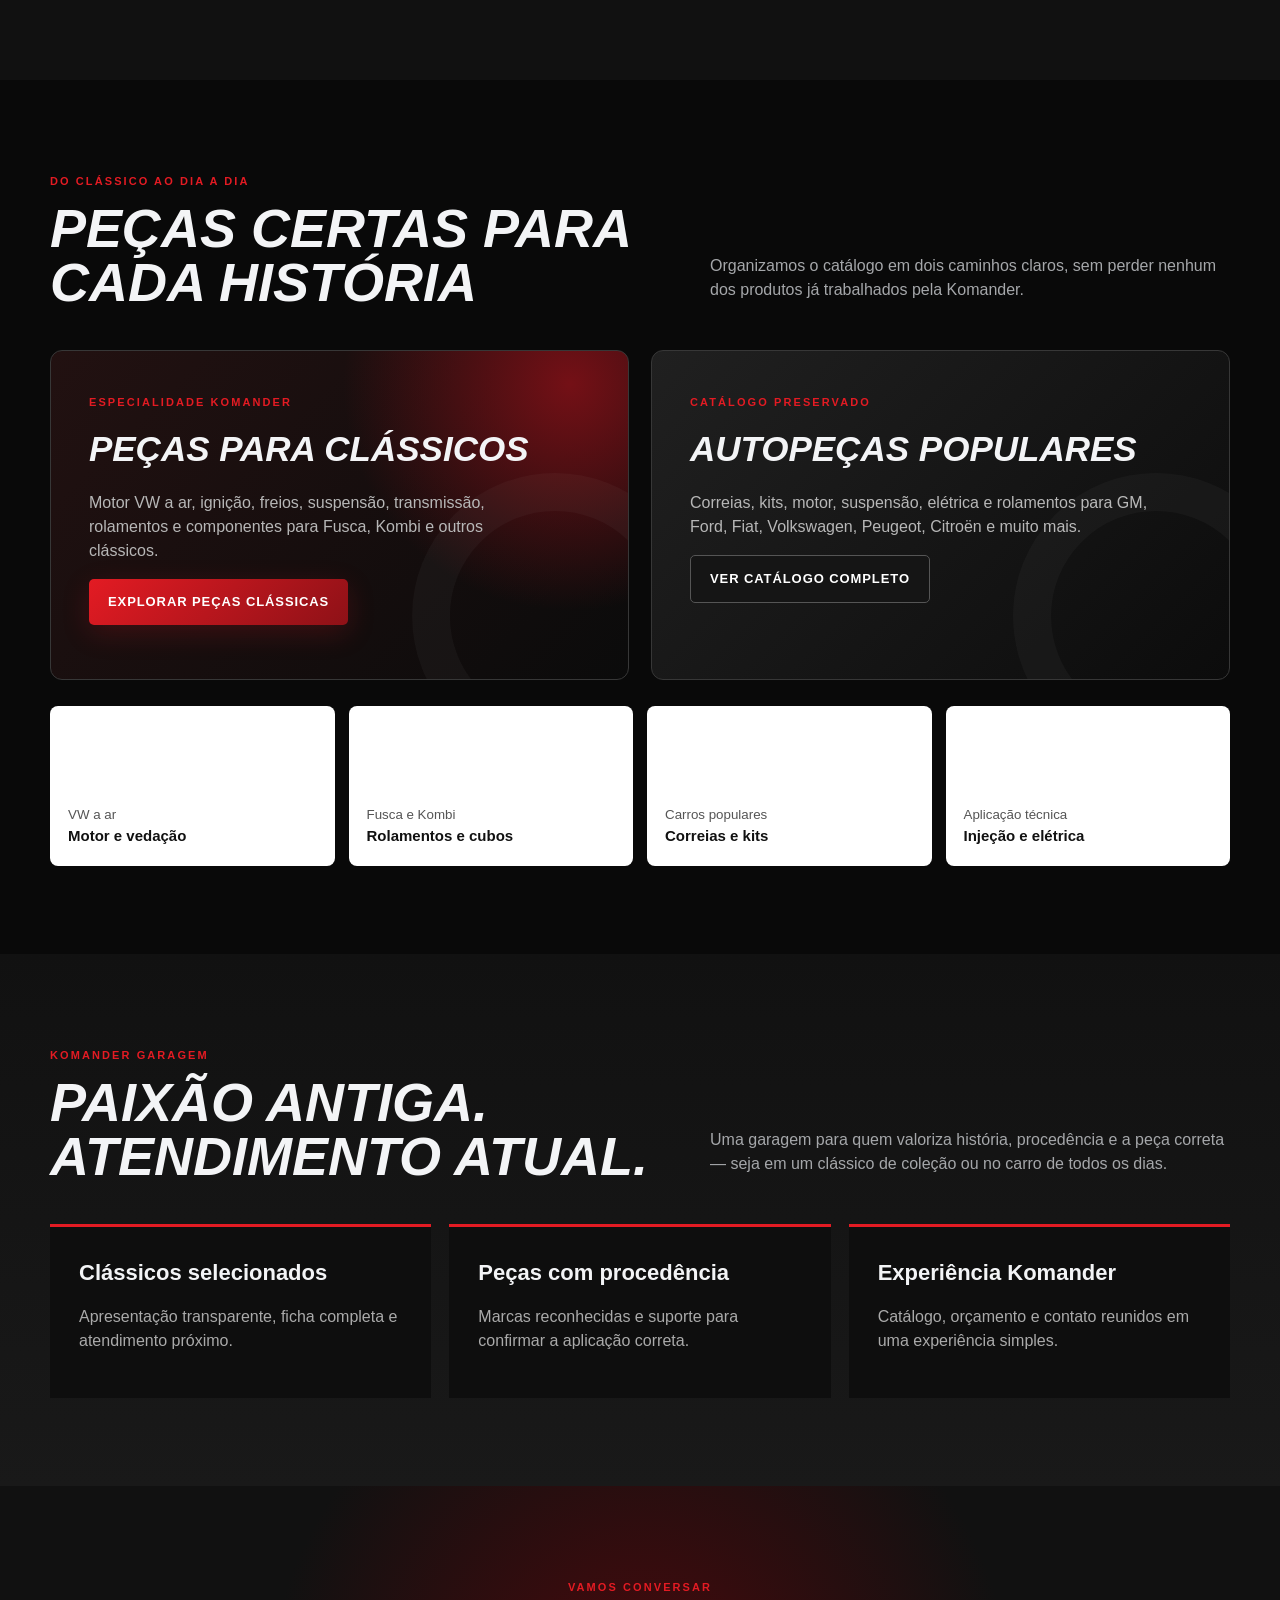
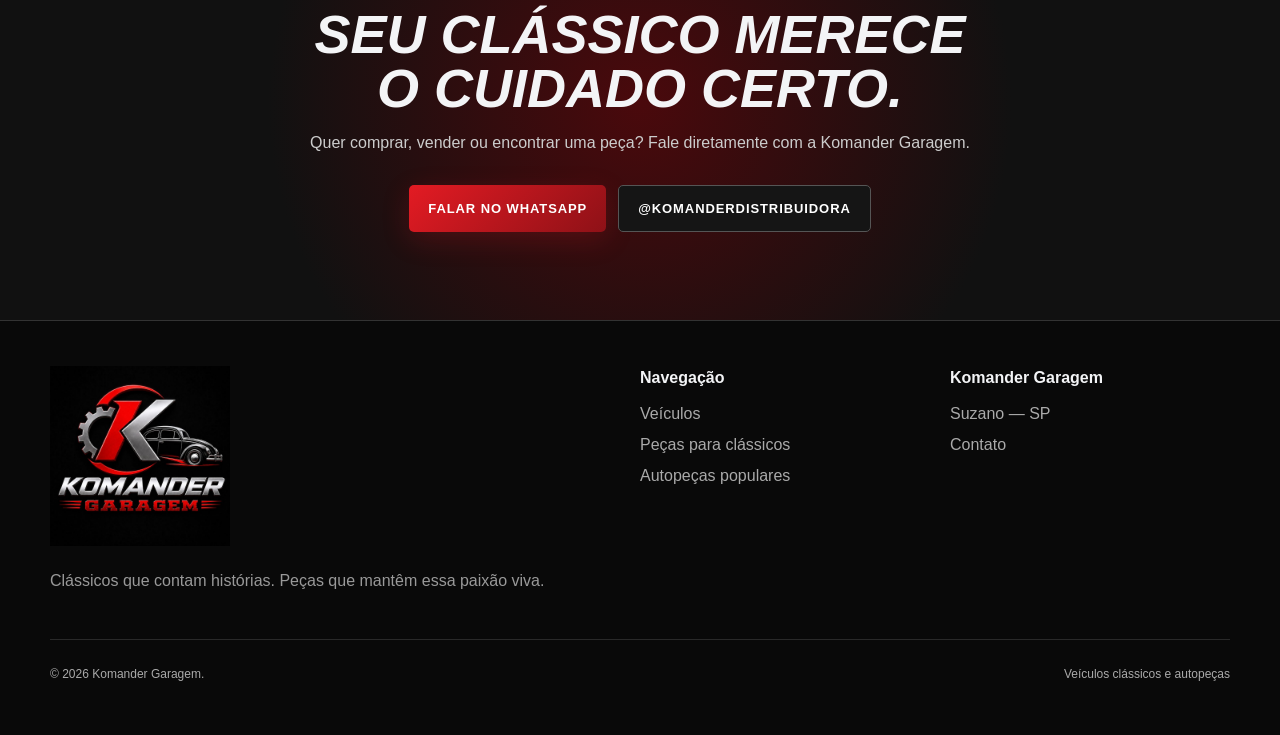
==== commit 21c47985: "Ocultar acesso administrativo do site público" ====
--- a/komander-site-vercel (1)/komander-vercel/index.html
+++ b/komander-site-vercel (1)/komander-vercel/index.html
@@ -2,13 +2,13 @@
 :root{--black:#090909;--graph:#171717;--card:#202020;--red:#e31b23;--red2:#8e1117;--silver:#d5d7da;--white:#f3f4f6;--muted:#a5a7aa;--line:#343434}*{box-sizing:border-box}html{scroll-behavior:smooth}body{margin:0;background:var(--black);color:var(--white);font-family:Arial,sans-serif;line-height:1.5}.shell{width:min(1180px,calc(100% - 34px));margin:auto}a{text-decoration:none;color:inherit}button{font:inherit}.header{position:fixed;z-index:20;top:0;left:0;right:0;background:rgba(9,9,9,.88);border-bottom:1px solid #292929;backdrop-filter:blur(16px)}.header-inner{height:78px;display:flex;align-items:center;justify-content:space-between;gap:24px}.brand{display:flex;align-items:center;gap:11px}.brand img{width:64px;height:64px;object-fit:contain}.brand strong{display:block;font-style:italic;font-size:21px;letter-spacing:.06em}.brand small{display:block;color:var(--red);font-weight:900;letter-spacing:.28em;font-size:9px}.nav{display:flex;gap:25px;font-weight:800;font-size:13px}.nav a:hover{color:var(--red)}.btn{display:inline-flex;align-items:center;justify-content:center;border:0;border-radius:5px;padding:13px 19px;font-size:13px;font-weight:900;text-transform:uppercase;letter-spacing:.07em;cursor:pointer}.btn-red{background:linear-gradient(135deg,var(--red),var(--red2));color:#fff;box-shadow:0 8px 28px #e31b2330}.btn-ghost{border:1px solid #555;background:#151515;color:#fff}.hero{min-height:760px;padding:145px 0 80px;position:relative;overflow:hidden;background:radial-gradient(circle at 70% 38%,#4e0b0d 0,transparent 28%),linear-gradient(125deg,#090909 35%,#171717)}.hero:before{content:"";position:absolute;inset:0;background:repeating-linear-gradient(115deg,transparent 0 80px,#ffffff05 81px 82px)}.hero-grid{position:relative;display:grid;grid-template-columns:1.02fr .98fr;align-items:center;gap:45px}.eyebrow,.kicker{color:var(--red);font-weight:900;text-transform:uppercase;letter-spacing:.19em;font-size:11px}.hero h1{font-size:clamp(48px,6.8vw,82px);line-height:.94;margin:18px 0 22px;text-transform:uppercase;font-style:italic;letter-spacing:-.045em}.hero h1 span{color:var(--red)}.hero p{color:#c6c6c6;font-size:18px;max-width:600px}.actions{display:flex;gap:12px;flex-wrap:wrap;margin-top:30px}.hero-art{position:relative}.hero-art img{width:100%;display:block;filter:drop-shadow(0 28px 35px #000)}.demo-ribbon{position:absolute;left:16px;right:16px;bottom:16px;padding:10px;background:#0b0b0bd9;border:1px solid var(--red);color:#fff;text-align:center;font-size:10px;font-weight:900;letter-spacing:.1em}.section{padding:88px 0}.section-head{display:flex;justify-content:space-between;align-items:end;gap:28px;margin-bottom:32px}.section h2{font-size:clamp(32px,5vw,54px);line-height:1;margin:9px 0;text-transform:uppercase;font-style:italic}.section-head p{color:var(--muted);max-width:520px}.vehicles{background:#111}.vehicle-grid{display:grid;grid-template-columns:repeat(3,1fr);gap:21px}.vehicle-card{background:var(--card);border:1px solid var(--line);border-radius:10px;overflow:hidden;transition:.3s;position:relative}.vehicle-card:hover{transform:translateY(-6px);border-color:#6c1a1e;box-shadow:0 18px 50px #0008}.vehicle-media{height:250px;position:relative;background:#111}.vehicle-media img{width:100%;height:100%;object-fit:cover}.tag{position:absolute;top:13px;left:13px;background:var(--red);padding:7px 9px;font-size:9px;font-weight:900;letter-spacing:.09em}.demo{position:absolute;right:10px;top:10px;background:#111e;border:1px solid #fff5;padding:6px 8px;font-size:8px;font-weight:900}.vehicle-body{padding:19px}.vehicle-body h3{font-size:21px;margin:4px 0 8px}.specs{display:flex;flex-wrap:wrap;gap:7px;color:#bbb;font-size:12px}.specs span{background:#151515;border:1px solid #333;padding:5px 7px;border-radius:4px}.price{font-size:25px;font-weight:900;color:#fff;margin:18px 0 4px}.notice{color:#ff8f93;font-size:10px;font-weight:800}.split{display:grid;grid-template-columns:1fr 1fr;gap:22px}.category{min-height:330px;border:1px solid #373737;border-radius:12px;padding:38px;position:relative;overflow:hidden;background:linear-gradient(135deg,#202020,#0c0c0c)}.category:after{content:"";position:absolute;width:210px;height:210px;border:38px solid #ffffff08;border-radius:50%;right:-70px;bottom:-80px}.category h3{font-size:35px;text-transform:uppercase;font-style:italic;margin:10px 0}.category p{color:#b7b7b7;max-width:460px}.category.classic{background:radial-gradient(circle at 90% 10%,#741016 0,transparent 38%),linear-gradient(135deg,#211,#0b0b0b)}.piece-strip{display:grid;grid-template-columns:repeat(4,1fr);gap:14px;margin-top:26px}.piece{background:#fff;color:#111;border-radius:8px;padding:18px;min-height:160px;display:flex;flex-direction:column;justify-content:end}.piece strong{font-size:15px}.piece small{color:#555}.about{background:linear-gradient(180deg,#111,#191919)}.value-grid{display:grid;grid-template-columns:repeat(3,1fr);gap:18px}.value{padding:29px;border-top:3px solid var(--red);background:#0e0e0e}.value b{font-size:22px}.value p{color:#aaa}.contact{background:radial-gradient(circle at center,#4a090c,#111 55%);text-align:center}.contact p{color:#ccc}.footer{padding:45px 0;border-top:1px solid #333}.footer-grid{display:grid;grid-template-columns:2fr 1fr 1fr;gap:30px}.footer img{width:180px}.footer a,.footer span{display:block;color:#aaa;margin:7px 0}.footer b{display:block;margin-bottom:12px}.bottom{margin-top:30px;padding-top:18px;border-top:1px solid #292929;color:#777;font-size:12px;display:flex;justify-content:space-between}.wa{position:fixed;z-index:30;right:18px;bottom:18px;width:57px;height:57px;border-radius:50%;display:grid;place-items:center;background:#25d366;color:#fff;font-weight:900;box-shadow:0 10px 35px #000}.menu{display:none}.reveal{opacity:0;transform:translateY(22px);transition:.7s}.reveal.visible{opacity:1;transform:none}
 @media(max-width:900px){.nav,.header .btn{display:none}.menu{display:block;background:none;border:0;color:#fff;font-size:28px}.hero{min-height:auto;padding-top:120px}.hero-grid,.split{grid-template-columns:1fr}.hero-art{order:-1}.hero-art img{max-height:390px;object-fit:contain}.vehicle-grid{grid-template-columns:1fr 1fr}.piece-strip{grid-template-columns:1fr 1fr}.footer-grid{grid-template-columns:1fr 1fr}.mobile-nav{display:none;position:fixed;top:78px;left:0;right:0;background:#111;padding:22px;z-index:19}.mobile-nav.open{display:grid;gap:15px}}@media(max-width:620px){.vehicle-grid,.value-grid,.piece-strip,.footer-grid{grid-template-columns:1fr}.section{padding:62px 0}.section-head{align-items:start;flex-direction:column}.vehicle-media{height:230px}.hero h1{font-size:46px}.bottom{display:block}.brand strong{font-size:17px}}
 </style></head><body>
-<header class="header"><div class="shell header-inner"><a class="brand" href="#inicio"><img src="[data-uri]" alt="Komander Garagem"><span><strong>KOMANDER</strong><small>GARAGEM</small></span></a><nav class="nav"><a href="#inicio">Início</a><a href="#veiculos">Veículos</a><a href="#pecas">Peças para clássicos</a><a href="autopecas.html">Autopeças</a><a href="#contato">Contato</a></nav><a class="btn btn-red" href="https://wa.me/?text=Olá%2C%20Komander%20Garagem!">Fale conosco</a><button class="menu" aria-label="Abrir menu">☰</button></div></header><div class="mobile-nav"><a href="#veiculos">Veículos</a><a href="#pecas">Peças para clássicos</a><a href="autopecas.html">Autopeças populares</a><a href="#contato">Contato</a><a href="admin.html">Gestão</a></div>
+<header class="header"><div class="shell header-inner"><a class="brand" href="#inicio"><img src="[data-uri]" alt="Komander Garagem"><span><strong>KOMANDER</strong><small>GARAGEM</small></span></a><nav class="nav"><a href="#inicio">Início</a><a href="#veiculos">Veículos</a><a href="#pecas">Peças para clássicos</a><a href="autopecas.html">Autopeças</a><a href="#contato">Contato</a></nav><a class="btn btn-red" href="https://wa.me/?text=Olá%2C%20Komander%20Garagem!">Fale conosco</a><button class="menu" aria-label="Abrir menu">☰</button></div></header><div class="mobile-nav"><a href="#veiculos">Veículos</a><a href="#pecas">Peças para clássicos</a><a href="autopecas.html">Autopeças populares</a><a href="#contato">Contato</a></div>
 <main><section class="hero" id="inicio"><div class="shell hero-grid"><div class="hero-copy reveal"><span class="eyebrow">Veículos clássicos • Peças • Paixão</span><h1>Clássicos que contam <span>histórias.</span></h1><p>Veículos selecionados e peças para manter sua paixão viva — com a mesma confiança Komander para o seu carro do dia a dia.</p><div class="actions"><a class="btn btn-red" href="#veiculos">Ver veículos disponíveis</a><a class="btn btn-ghost" href="#pecas">Encontrar uma peça</a></div></div><div class="hero-art reveal"><img src="[data-uri]